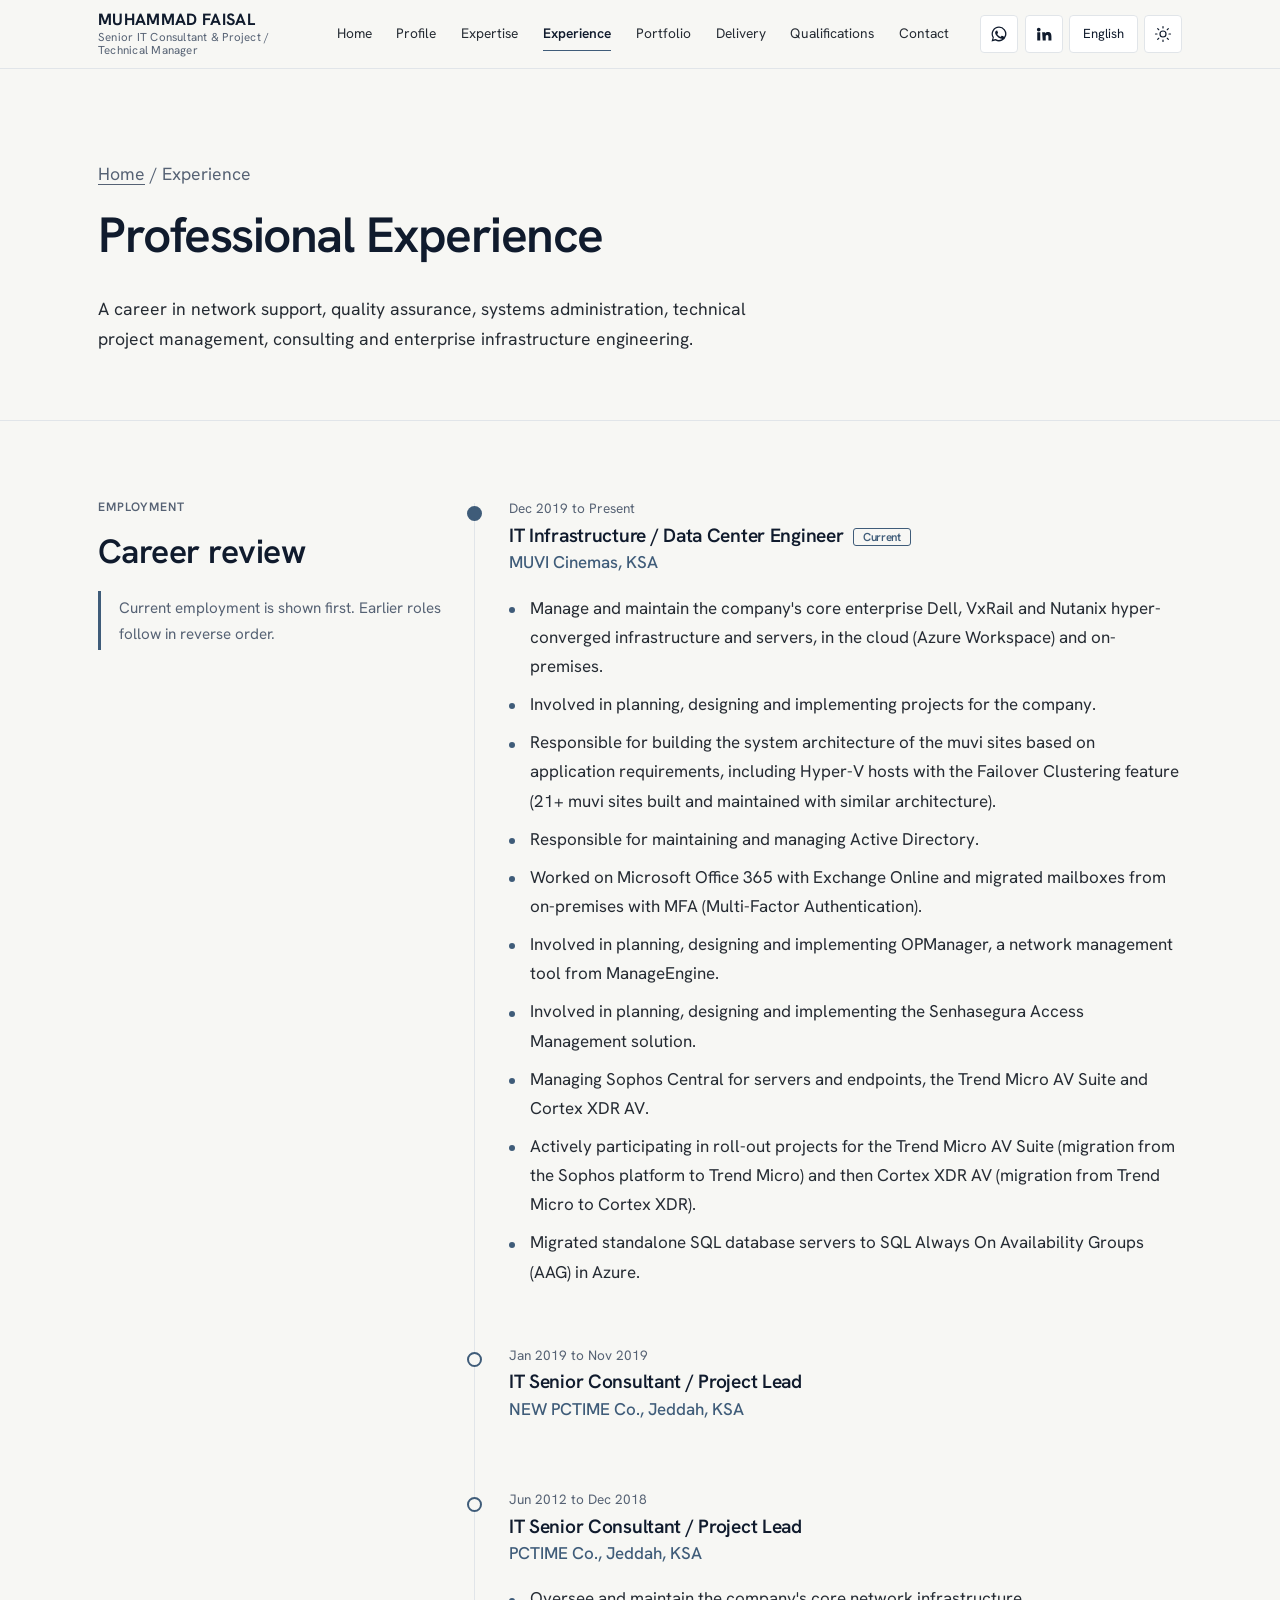
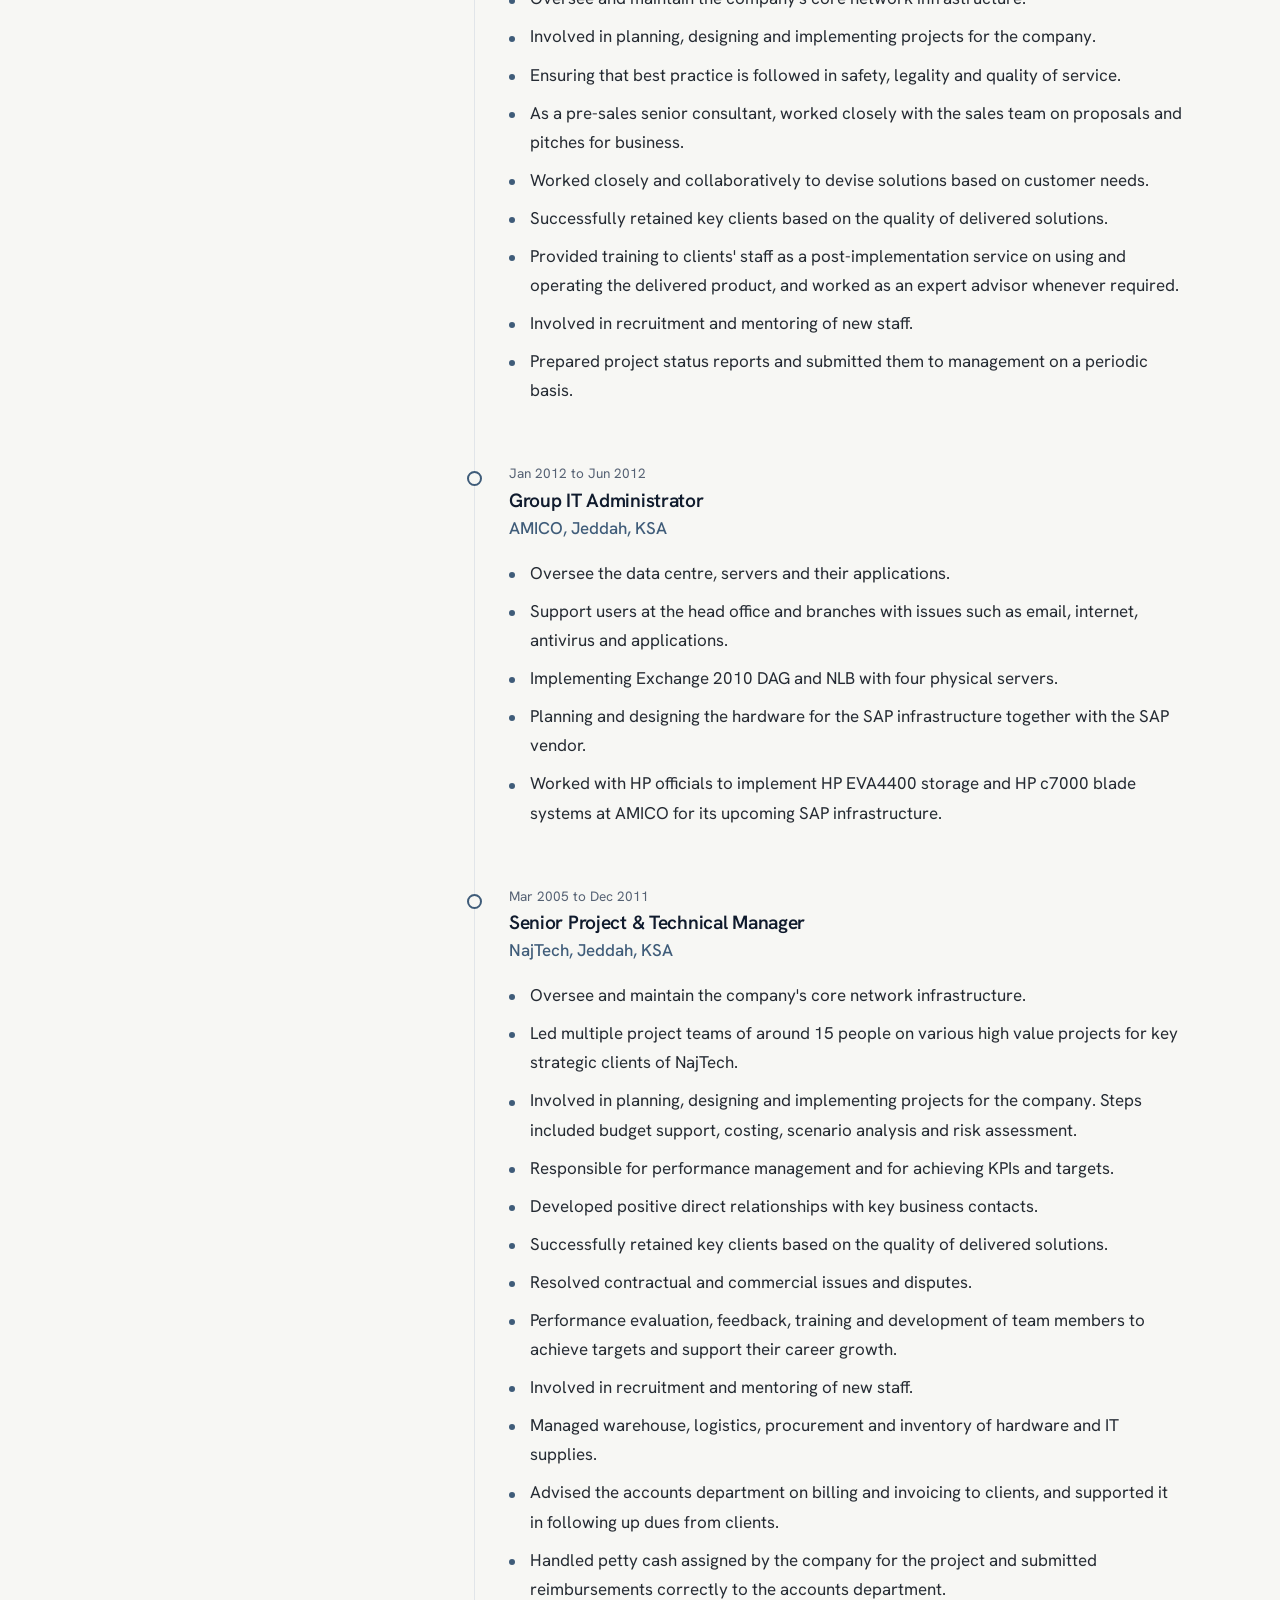
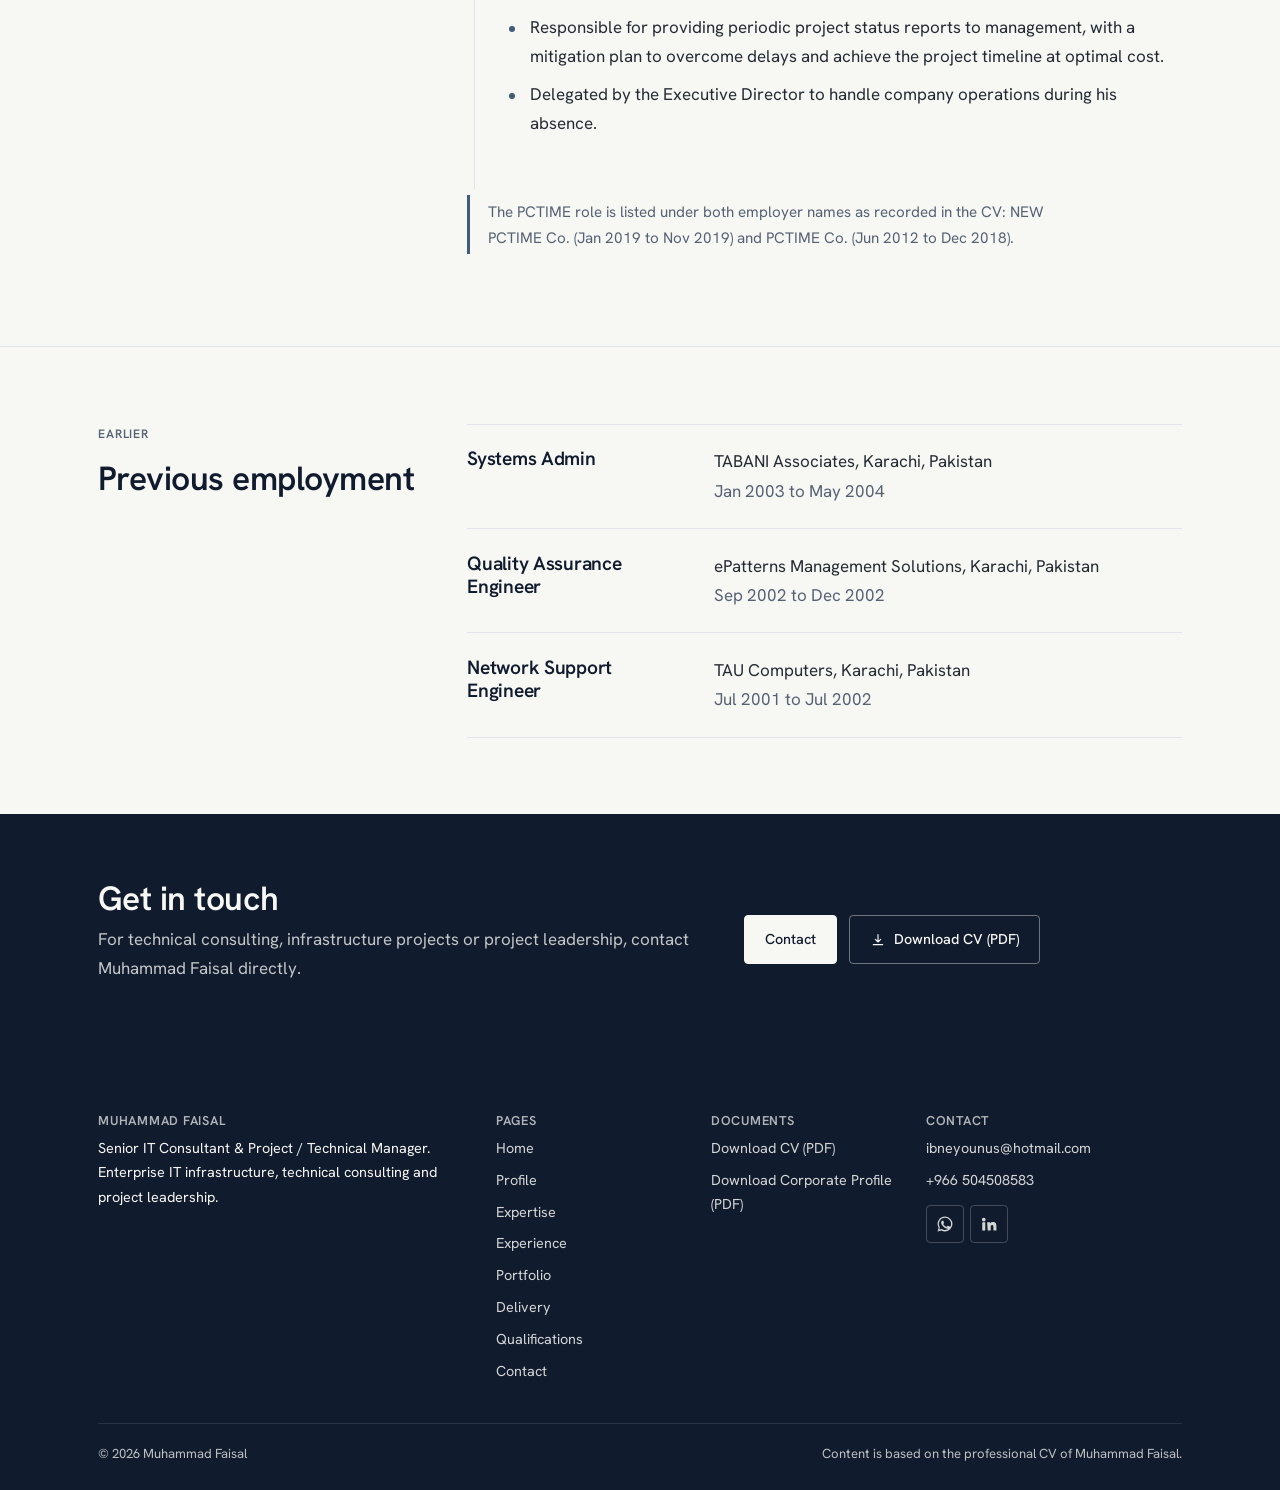
==== experience.html @ bbf6e43d "Add files via upload" ====
<!DOCTYPE html>
<html lang="en" dir="ltr" data-theme="light">
<head>
<meta charset="utf-8">
<meta name="viewport" content="width=device-width, initial-scale=1">
<title data-i18n="meta.xp.t">Professional Experience | Muhammad Faisal</title>
<meta name="description" content="Career history of Muhammad Faisal: MUVI Cinemas, PCTIME, AMICO, NajTech and earlier roles in systems administration, quality assurance and network support." data-i18n-attr="content:meta.xp.d">
<meta name="author" content="Muhammad Faisal">
<meta name="theme-color" content="#101B2D">
<link rel="canonical" href="https://www.example.com/experience.html">
<meta property="og:type" content="website">
<meta property="og:title" content="Professional Experience | Muhammad Faisal">
<meta property="og:description" content="Career history of Muhammad Faisal: MUVI Cinemas, PCTIME, AMICO, NajTech and earlier roles in systems administration, quality assurance and network support.">
<meta property="og:url" content="https://www.example.com/experience.html">
<meta property="og:image" content="https://www.example.com/assets/img/og-image.png">
<meta name="twitter:card" content="summary_large_image">
<link rel="icon" href="assets/img/favicon.svg" type="image/svg+xml">
<link rel="preconnect" href="https://fonts.googleapis.com"><link rel="preconnect" href="https://fonts.gstatic.com" crossorigin>
<link rel="stylesheet" href="https://fonts.googleapis.com/css2?family=Hanken+Grotesk:wght@400;500;600;700&display=swap">
<link rel="stylesheet" href="css/style.css">
<script>(function(){try{var t=localStorage.getItem("theme");if(!t){t=matchMedia("(prefers-color-scheme: dark)").matches?"dark":"light"}document.documentElement.setAttribute("data-theme",t)}catch(e){}})();</script>
</head>
<body>
<a class="skip" href="#main" data-i18n="a11y.skip">Skip to main content</a>
<header class="site-header"><div class="wrap bar">
<a class="brand" href="index.html" aria-label="Muhammad Faisal, home"><b>MUHAMMAD FAISAL</b><span data-i18n="brand.sub">Senior IT Consultant &amp; Project / Technical Manager</span></a>
<nav class="nav" id="nav" data-i18n-attr="aria-label:a11y.nav" aria-label="Primary navigation"><a href="index.html" data-i18n="nav.home">Home</a><a href="profile.html" data-i18n="nav.profile">Profile</a><a href="expertise.html" data-i18n="nav.expertise">Expertise</a><a href="experience.html" aria-current="page" data-i18n="nav.experience">Experience</a><a href="portfolio.html" data-i18n="nav.portfolio">Portfolio</a><a href="leadership.html" data-i18n="nav.leadership">Delivery</a><a href="qualifications.html" data-i18n="nav.qualifications">Qualifications</a><a href="contact.html" data-i18n="nav.contact">Contact</a></nav>
<div class="tools">
<div class="socials head"><a class="ibtn" href="https://wa.me/966504508583?text=Hello%20Muhammad%2C%20I%20found%20your%20website." data-link="whatsapp" target="_blank" rel="noopener" data-i18n-attr="aria-label:a11y.wa" aria-label="Chat on WhatsApp"><svg class="fill" viewBox="0 0 24 24" aria-hidden="true"><path d="M12.04 2a9.9 9.9 0 0 0-8.5 14.9L2 22l5.25-1.4A9.9 9.9 0 1 0 12.04 2zm0 1.8a8.1 8.1 0 1 1-4.3 15l-.3-.2-3.1.8.85-3-.2-.32A8.1 8.1 0 0 1 12.04 3.8zM8.6 7.6c-.2 0-.5.1-.75.4-.25.3-1 1-1 2.4s1.05 2.8 1.2 3c.15.2 2.05 3.2 5 4.35 2.45.95 2.95.75 3.5.7.55-.05 1.75-.7 2-1.4.25-.7.25-1.3.17-1.4-.07-.12-.27-.2-.57-.35s-1.75-.87-2.02-.97c-.27-.1-.47-.15-.67.15-.2.3-.77.97-.94 1.17-.17.2-.35.22-.65.07-.3-.15-1.25-.46-2.4-1.47-.9-.8-1.5-1.77-1.67-2.07-.17-.3-.02-.46.13-.6.13-.13.3-.35.45-.52.15-.17.2-.3.3-.5.1-.2.05-.37-.02-.52-.07-.15-.67-1.65-.92-2.25-.24-.58-.5-.5-.67-.5z"/></svg></a><a class="ibtn" href="#" data-link="linkedin" target="_blank" rel="noopener" hidden data-i18n-attr="aria-label:a11y.in" aria-label="LinkedIn profile"><svg class="fill" viewBox="0 0 24 24" aria-hidden="true"><path d="M4.98 3.5a2.5 2.5 0 1 1 0 5 2.5 2.5 0 0 1 0-5zM3 9.75h4v11H3zM9.5 9.75h3.8v1.5h.05c.53-1 1.83-1.85 3.77-1.85 4 0 4.78 2.55 4.78 5.9v5.45h-4v-4.85c0-1.16-.02-2.65-1.7-2.65s-1.9 1.27-1.9 2.57v4.93h-4z"/></svg></a></div>
<div class="lang"><label class="sr-only" for="lang" data-i18n="a11y.lang">Language</label><select id="lang" name="lang"><option value="en">English</option><option value="ar">العربية</option><option value="ur">اردو</option><option value="fa">فارسی</option><option value="zh">中文</option><option value="ja">日本語</option><option value="ko">한국어</option></select></div>
<button class="ibtn theme" type="button" id="theme" data-i18n-attr="aria-label:a11y.theme" aria-label="Switch between light and dark mode"><svg class="sun" viewBox="0 0 24 24" aria-hidden="true"><circle cx="12" cy="12" r="4"/><path d="M12 2v2M12 20v2M4.9 4.9l1.4 1.4M17.7 17.7l1.4 1.4M2 12h2M20 12h2M4.9 19.1l1.4-1.4M17.7 6.3l1.4-1.4"/></svg><svg class="moon" viewBox="0 0 24 24" aria-hidden="true"><path d="M21 12.8A9 9 0 1 1 11.2 3a7 7 0 0 0 9.8 9.8z"/></svg></button>
<button class="ibtn menu-btn" type="button" id="menu" aria-controls="nav" aria-expanded="false" data-i18n-attr="aria-label:a11y.menu" aria-label="Open or close menu"><svg viewBox="0 0 24 24" aria-hidden="true"><path d="M4 7h16M4 12h16M4 17h16"/></svg></button>
</div></div></header>
<main id="main">
<div class="page-head"><div class="wrap">
<p class="crumb"><a href="index.html" data-i18n="nav.home">Home</a> / <span data-i18n="nav.experience">Experience</span></p>
<h1 data-i18n="xp.h">Professional Experience</h1>
<p class="lead" data-i18n="xp.p">A career in network support, quality assurance, systems administration, technical project management, consulting and enterprise infrastructure engineering.</p>
</div></div>
<section><div class="wrap grid">
<div class="side"><p class="label" data-i18n="xp.l">Employment</p><h2 data-i18n="xp.h2">Career review</h2>
<p class="note" data-i18n="xp.n">Current employment is shown first. Earlier roles follow in reverse order.</p></div>
<div class="main"><ol class="timeline" style="list-style:none"><li class="tl-item current"><time><span data-i18n="dt.muvi">Dec 2019 to Present</span></time><h3><span data-i18n="role.muvi">IT Infrastructure / Data Center Engineer</span><span class="status" data-i18n="exp.current">Current</span></h3><p class="org">MUVI Cinemas, KSA</p><ul class="dots"><li data-i18n="b.m1">Manage and maintain the company's core enterprise Dell, VxRail and Nutanix hyper-converged infrastructure and servers, in the cloud (Azure Workspace) and on-premises.</li><li data-i18n="b.m2">Involved in planning, designing and implementing projects for the company.</li><li data-i18n="b.m3">Responsible for building the system architecture of the muvi sites based on application requirements, including Hyper-V hosts with the Failover Clustering feature (21+ muvi sites built and maintained with similar architecture).</li><li data-i18n="b.m4">Responsible for maintaining and managing Active Directory.</li><li data-i18n="b.m5">Worked on Microsoft Office 365 with Exchange Online and migrated mailboxes from on-premises with MFA (Multi-Factor Authentication).</li><li data-i18n="b.m6">Involved in planning, designing and implementing OPManager, a network management tool from ManageEngine.</li><li data-i18n="b.m7">Involved in planning, designing and implementing the Senhasegura Access Management solution.</li><li data-i18n="b.m8">Managing Sophos Central for servers and endpoints, the Trend Micro AV Suite and Cortex XDR AV.</li><li data-i18n="b.m9">Actively participating in roll-out projects for the Trend Micro AV Suite (migration from the Sophos platform to Trend Micro) and then Cortex XDR AV (migration from Trend Micro to Cortex XDR).</li><li data-i18n="b.m10">Migrated standalone SQL database servers to SQL Always On Availability Groups (AAG) in Azure.</li></ul></li><li class="tl-item "><time><span data-i18n="dt.npct">Jan 2019 to Nov 2019</span></time><h3><span data-i18n="role.pct">IT Senior Consultant / Project Lead</span></h3><p class="org">NEW PCTIME Co., Jeddah, KSA</p></li><li class="tl-item "><time><span data-i18n="dt.pct">Jun 2012 to Dec 2018</span></time><h3><span data-i18n="role.pct">IT Senior Consultant / Project Lead</span></h3><p class="org">PCTIME Co., Jeddah, KSA</p><ul class="dots"><li data-i18n="b.p1">Oversee and maintain the company's core network infrastructure.</li><li data-i18n="b.m2">Involved in planning, designing and implementing projects for the company.</li><li data-i18n="b.p3">Ensuring that best practice is followed in safety, legality and quality of service.</li><li data-i18n="b.p4">As a pre-sales senior consultant, worked closely with the sales team on proposals and pitches for business.</li><li data-i18n="b.p5">Worked closely and collaboratively to devise solutions based on customer needs.</li><li data-i18n="b.p6">Successfully retained key clients based on the quality of delivered solutions.</li><li data-i18n="b.p7">Provided training to clients' staff as a post-implementation service on using and operating the delivered product, and worked as an expert advisor whenever required.</li><li data-i18n="b.p8">Involved in recruitment and mentoring of new staff.</li><li data-i18n="b.p9">Prepared project status reports and submitted them to management on a periodic basis.</li></ul></li><li class="tl-item "><time><span data-i18n="dt.amico">Jan 2012 to Jun 2012</span></time><h3><span data-i18n="role.amico">Group IT Administrator</span></h3><p class="org">AMICO, Jeddah, KSA</p><ul class="dots"><li data-i18n="b.a1">Oversee the data centre, servers and their applications.</li><li data-i18n="b.a2">Support users at the head office and branches with issues such as email, internet, antivirus and applications.</li><li data-i18n="b.a3">Implementing Exchange 2010 DAG and NLB with four physical servers.</li><li data-i18n="b.a4">Planning and designing the hardware for the SAP infrastructure together with the SAP vendor.</li><li data-i18n="b.a5">Worked with HP officials to implement HP EVA4400 storage and HP c7000 blade systems at AMICO for its upcoming SAP infrastructure.</li></ul></li><li class="tl-item "><time><span data-i18n="dt.naj">Mar 2005 to Dec 2011</span></time><h3><span data-i18n="role.naj">Senior Project &amp; Technical Manager</span></h3><p class="org">NajTech, Jeddah, KSA</p><ul class="dots"><li data-i18n="b.p1">Oversee and maintain the company's core network infrastructure.</li><li data-i18n="b.n2">Led multiple project teams of around 15 people on various high value projects for key strategic clients of NajTech.</li><li data-i18n="b.n3">Involved in planning, designing and implementing projects for the company. Steps included budget support, costing, scenario analysis and risk assessment.</li><li data-i18n="b.n4">Responsible for performance management and for achieving KPIs and targets.</li><li data-i18n="b.n5">Developed positive direct relationships with key business contacts.</li><li data-i18n="b.p6">Successfully retained key clients based on the quality of delivered solutions.</li><li data-i18n="b.n7">Resolved contractual and commercial issues and disputes.</li><li data-i18n="b.n8">Performance evaluation, feedback, training and development of team members to achieve targets and support their career growth.</li><li data-i18n="b.p8">Involved in recruitment and mentoring of new staff.</li><li data-i18n="b.n10">Managed warehouse, logistics, procurement and inventory of hardware and IT supplies.</li><li data-i18n="b.n11">Advised the accounts department on billing and invoicing to clients, and supported it in following up dues from clients.</li><li data-i18n="b.n12">Handled petty cash assigned by the company for the project and submitted reimbursements correctly to the accounts department.</li><li data-i18n="b.n13">Responsible for providing periodic project status reports to management, with a mitigation plan to overcome delays and achieve the project timeline at optimal cost.</li><li data-i18n="b.n14">Delegated by the Executive Director to handle company operations during his absence.</li></ul></li></ol>
<p class="note" data-i18n="xp.pct">The PCTIME role is listed under both employer names as recorded in the CV: NEW PCTIME Co. (Jan 2019 to Nov 2019) and PCTIME Co. (Jun 2012 to Dec 2018).</p>
</div></div></section>
<section class="rule"><div class="wrap grid">
<div class="side"><p class="label" data-i18n="xp.pv.l">Earlier</p><h2 data-i18n="xp.pv.h">Previous employment</h2></div>
<div class="main"><ul class="rows"><li><div class="k"><h3 data-i18n="role.tabani">Systems Admin</h3></div><div class="v"><p style="margin:0">TABANI Associates, Karachi, Pakistan</p><p style="margin:0;color:var(--muted)"><span data-i18n="dt.tabani">Jan 2003 to May 2004</span></p></div></li><li><div class="k"><h3 data-i18n="role.epat">Quality Assurance Engineer</h3></div><div class="v"><p style="margin:0">ePatterns Management Solutions, Karachi, Pakistan</p><p style="margin:0;color:var(--muted)"><span data-i18n="dt.epat">Sep 2002 to Dec 2002</span></p></div></li><li><div class="k"><h3 data-i18n="role.tau">Network Support Engineer</h3></div><div class="v"><p style="margin:0">TAU Computers, Karachi, Pakistan</p><p style="margin:0;color:var(--muted)"><span data-i18n="dt.tau">Jul 2001 to Jul 2002</span></p></div></li></ul></div></div></section><section class="cta"><div class="wrap grid cta-grid">
<div class="cta-l"><h2 data-i18n="cta.h">Get in touch</h2><p data-i18n="cta.p">For technical consulting, infrastructure projects or project leadership, contact Muhammad Faisal directly.</p></div>
<div class="btns cta-r"><a class="btn" href="contact.html" data-i18n="cta.btn">Contact</a>
<a class="btn alt" href="assets/downloads/Muhammad_Faisal_CV.pdf" download data-link="cv"><svg viewBox="0 0 24 24" aria-hidden="true"><path d="M12 4v11m0 0-4-4m4 4 4-4M5 19h14"/></svg><span data-i18n="dl.cv">Download CV (PDF)</span></a></div>
</div></section>
</main>
<footer class="site-footer"><div class="wrap">
<div class="foot-grid">
<div><h4>Muhammad Faisal</h4><p data-i18n="foot.blurb">Senior IT Consultant &amp; Project / Technical Manager. Enterprise IT infrastructure, technical consulting and project leadership.</p></div>
<div><h4 data-i18n="foot.pages">Pages</h4><ul><li><a href="index.html" data-i18n="nav.home">Home</a></li><li><a href="profile.html" data-i18n="nav.profile">Profile</a></li><li><a href="expertise.html" data-i18n="nav.expertise">Expertise</a></li><li><a href="experience.html" data-i18n="nav.experience">Experience</a></li><li><a href="portfolio.html" data-i18n="nav.portfolio">Portfolio</a></li><li><a href="leadership.html" data-i18n="nav.leadership">Delivery</a></li><li><a href="qualifications.html" data-i18n="nav.qualifications">Qualifications</a></li><li><a href="contact.html" data-i18n="nav.contact">Contact</a></li></ul></div>
<div><h4 data-i18n="foot.docs">Documents</h4><ul>
<li><a href="assets/downloads/Muhammad_Faisal_CV.pdf" download data-link="cv" data-i18n="dl.cv">Download CV (PDF)</a></li>
<li><a href="assets/downloads/Muhammad_Faisal_Corporate_Profile.pdf" download data-link="profile" data-i18n="dl.profile">Download Corporate Profile (PDF)</a></li></ul></div>
<div><h4 data-i18n="foot.contact">Contact</h4><ul>
<li><a href="mailto:ibneyounus@hotmail.com" data-link="email">ibneyounus@hotmail.com</a></li>
<li><a href="tel:+966504508583" data-link="phone" dir="ltr">+966 504508583</a></li></ul>
<div style="margin-top:.8rem"><div class="socials "><a class="ibtn" href="https://wa.me/966504508583?text=Hello%20Muhammad%2C%20I%20found%20your%20website." data-link="whatsapp" target="_blank" rel="noopener" data-i18n-attr="aria-label:a11y.wa" aria-label="Chat on WhatsApp"><svg class="fill" viewBox="0 0 24 24" aria-hidden="true"><path d="M12.04 2a9.9 9.9 0 0 0-8.5 14.9L2 22l5.25-1.4A9.9 9.9 0 1 0 12.04 2zm0 1.8a8.1 8.1 0 1 1-4.3 15l-.3-.2-3.1.8.85-3-.2-.32A8.1 8.1 0 0 1 12.04 3.8zM8.6 7.6c-.2 0-.5.1-.75.4-.25.3-1 1-1 2.4s1.05 2.8 1.2 3c.15.2 2.05 3.2 5 4.35 2.45.95 2.95.75 3.5.7.55-.05 1.75-.7 2-1.4.25-.7.25-1.3.17-1.4-.07-.12-.27-.2-.57-.35s-1.75-.87-2.02-.97c-.27-.1-.47-.15-.67.15-.2.3-.77.97-.94 1.17-.17.2-.35.22-.65.07-.3-.15-1.25-.46-2.4-1.47-.9-.8-1.5-1.77-1.67-2.07-.17-.3-.02-.46.13-.6.13-.13.3-.35.45-.52.15-.17.2-.3.3-.5.1-.2.05-.37-.02-.52-.07-.15-.67-1.65-.92-2.25-.24-.58-.5-.5-.67-.5z"/></svg></a><a class="ibtn" href="#" data-link="linkedin" target="_blank" rel="noopener" hidden data-i18n-attr="aria-label:a11y.in" aria-label="LinkedIn profile"><svg class="fill" viewBox="0 0 24 24" aria-hidden="true"><path d="M4.98 3.5a2.5 2.5 0 1 1 0 5 2.5 2.5 0 0 1 0-5zM3 9.75h4v11H3zM9.5 9.75h3.8v1.5h.05c.53-1 1.83-1.85 3.77-1.85 4 0 4.78 2.55 4.78 5.9v5.45h-4v-4.85c0-1.16-.02-2.65-1.7-2.65s-1.9 1.27-1.9 2.57v4.93h-4z"/></svg></a></div></div></div>
</div>
<div class="legal"><span>&copy; 2026 Muhammad Faisal</span><span data-i18n="foot.legal">Content is based on the professional CV of Muhammad Faisal.</span></div>
</div></footer>
<script src="js/config.js"></script>
<script src="js/site.js"></script>
</body>
</html>
---- css/style.css ----
/* ==========================================================================
   Muhammad Faisal Portfolio: shared stylesheet
   Edit colours in the :root blocks below. Everything else follows from them.
   ========================================================================== */
:root{
  --bg:#F7F7F4; --surface:#FFFFFF; --ink:#101B2D; --text:#252B33; --muted:#566274;
  --accent:#3F5C79; --accent-soft:#E7EDF3; --line:#E1E5E9; --inverse-bg:#101B2D; --inverse-text:#F7F7F4;
  --focus:#2F5D8C;
  --font:"Hanken Grotesk","Segoe UI",system-ui,-apple-system,"Helvetica Neue",Arial,sans-serif;
  --maxw:1180px; --gut:clamp(1.25rem,4vw,3rem);
  --t:.35s ease;
}
:root[data-theme="dark"]{
  --bg:#0B1326; --surface:#131B2E; --ink:#E6ECF8; --text:#C9D3E3; --muted:#9AA9BD;
  --accent:#8FB4DA; --accent-soft:#1B2740; --line:#26324A; --inverse-bg:#060E20; --inverse-text:#E6ECF8;
  --focus:#8FB4DA;
}
/* Language specific type stacks */
:root[lang="ar"],:root[lang="fa"]{--font:"Noto Naskh Arabic","Segoe UI",Tahoma,"Geeza Pro",Arial,sans-serif}
:root[lang="ur"]{--font:"Noto Nastaliq Urdu","Jameel Noori Nastaleeq","Segoe UI",Tahoma,Arial,sans-serif}
:root[lang="zh"]{--font:"PingFang SC","Microsoft YaHei","Noto Sans SC",sans-serif}
:root[lang="ja"]{--font:"Hiragino Sans","Yu Gothic","Meiryo","Noto Sans JP",sans-serif}
:root[lang="ko"]{--font:"Apple SD Gothic Neo","Malgun Gothic","Noto Sans KR",sans-serif}
:root[lang="ur"] body{line-height:2.1}
:root[lang="ur"] h1,:root[lang="ur"] h2,:root[lang="ur"] h3{line-height:1.9}

*,*::before,*::after{box-sizing:border-box}
html{scroll-behavior:smooth;-webkit-text-size-adjust:100%;scroll-padding-top:90px}
body{margin:0;background:var(--bg);color:var(--text);font-family:var(--font);font-size:clamp(15px,.35vw + 14px,17px);line-height:1.72;
  transition:background-color var(--t),color var(--t);-webkit-font-smoothing:antialiased}
img,svg{max-width:100%;display:block}
a{color:var(--accent);text-underline-offset:4px;text-decoration-thickness:1px;transition:color .2s}
a:hover{color:var(--ink)}
h1,h2,h3,h4{color:var(--ink);font-weight:600;line-height:1.2;margin:0 0 .6em;letter-spacing:-.015em;transition:color var(--t)}
h1{font-size:clamp(2rem,1.2rem + 3vw,3.1rem);letter-spacing:-.03em}
h2{font-size:clamp(1.5rem,1.1rem + 1.4vw,2.1rem)}
h3{font-size:1.2rem;font-weight:600}
h4{font-size:1rem;font-weight:600}
p{margin:0 0 1em;max-width:68ch}
ul{margin:0;padding:0;list-style:none}
:focus-visible{outline:2px solid var(--focus);outline-offset:3px;border-radius:2px}
.skip{position:absolute;inset-inline-start:1rem;top:-4rem;background:var(--ink);color:var(--bg);padding:.6rem 1rem;z-index:200;border-radius:4px}
.skip:focus{top:1rem}
.wrap{max-width:var(--maxw);margin-inline:auto;padding-inline:var(--gut)}
.sr-only{position:absolute;width:1px;height:1px;overflow:hidden;clip:rect(0 0 0 0);white-space:nowrap}

/* ---------- Header ---------- */
.site-header{position:sticky;top:0;z-index:100;background:color-mix(in srgb,var(--bg) 94%,transparent);backdrop-filter:saturate(1.2) blur(8px);
  border-bottom:1px solid var(--line);transition:background-color var(--t),border-color var(--t)}
.bar{display:flex;align-items:center;gap:1.25rem;min-height:68px}
.brand{display:flex;flex-direction:column;text-decoration:none;color:var(--ink);line-height:1.15;margin-inline-end:auto}
.brand b{font-weight:700;font-size:1.02rem;letter-spacing:.02em}
.brand span{font-size:.72rem;color:var(--muted);letter-spacing:.02em}
.nav{display:flex;gap:.15rem;align-items:center}
.nav a{padding:.5rem .7rem;font-size:.86rem;text-decoration:none;color:var(--text);position:relative;white-space:nowrap}
.nav a::after{content:"";position:absolute;inset-inline:.7rem;bottom:.2rem;height:1px;background:var(--accent);transform:scaleX(0);transform-origin:left;transition:transform .25s}
.nav a:hover::after,.nav a[aria-current="page"]::after{transform:scaleX(1)}
.nav a[aria-current="page"]{color:var(--ink);font-weight:600}
.tools{display:flex;gap:.4rem;align-items:center}
.ibtn{display:inline-flex;align-items:center;justify-content:center;width:38px;height:38px;border:1px solid var(--line);background:var(--surface);color:var(--ink);
  border-radius:4px;cursor:pointer;transition:background-color .25s,color .25s,border-color .25s,transform .25s;text-decoration:none}
.ibtn:hover{background:var(--ink);color:var(--bg);border-color:var(--ink);transform:translateY(-2px)}
.ibtn svg{width:18px;height:18px;fill:none;stroke:currentColor;stroke-width:1.6;stroke-linecap:round;stroke-linejoin:round}
.ibtn svg.fill{fill:currentColor;stroke:none}
.theme .moon{display:none}
:root[data-theme="dark"] .theme .sun{display:none}
:root[data-theme="dark"] .theme .moon{display:block}
.lang select{appearance:none;height:38px;padding:0 .8rem;border:1px solid var(--line);background:var(--surface);color:var(--ink);border-radius:4px;font:inherit;font-size:.82rem;cursor:pointer}
.lang select:hover{border-color:var(--accent)}
.menu-btn{display:none}
.socials{display:flex;gap:.4rem}
[hidden]{display:none!important}

@media (max-width:1180px){
  .menu-btn{display:inline-flex}
  .socials.head{display:none}
  .nav{position:absolute;inset-inline:0;top:100%;background:var(--bg);flex-direction:column;align-items:stretch;padding:.5rem var(--gut) 1.25rem;border-bottom:1px solid var(--line);display:none;max-height:calc(100vh - 70px);overflow:auto}
  .nav.open{display:flex}
  .nav a{padding:.85rem 0;border-bottom:1px solid var(--line);font-size:1rem}
  .nav a::after{display:none}
}

/* ---------- Layout blocks ---------- */
section{padding-block:clamp(3rem,6vw,5.5rem)}
.rule{border-top:1px solid var(--line)}
.grid{display:grid;grid-template-columns:repeat(12,1fr);gap:1.5rem}
.side{grid-column:1/span 4}
.main{grid-column:5/span 8}
@media (max-width:860px){.side,.main{grid-column:1/-1}.grid{gap:1rem}}
.label{font-size:.76rem;letter-spacing:.07em;text-transform:uppercase;color:var(--muted);font-weight:600;margin-bottom:.8rem}
:root[lang="ar"] .label,:root[lang="fa"] .label,:root[lang="ur"] .label,:root[lang="zh"] .label,:root[lang="ja"] .label,:root[lang="ko"] .label{letter-spacing:0;text-transform:none}
.lead{font-size:clamp(1.05rem,.9rem + .5vw,1.25rem);line-height:1.7;color:var(--text)}

.page-head{padding-block:clamp(3rem,7vw,6rem) clamp(2rem,4vw,3rem);border-bottom:1px solid var(--line)}
.page-head p{font-size:1.1rem}
.crumb{font-size:.82rem;color:var(--muted);margin-bottom:1rem}
.crumb a{color:var(--muted)}

/* Hero (home) */
.hero{padding-block:clamp(3rem,8vw,7rem) clamp(3rem,6vw,5rem)}
.hero .grid{align-items:end}
.hero-copy{grid-column:1/span 7}
.hero-aside{grid-column:9/span 4}
@media (max-width:980px){.hero-copy,.hero-aside{grid-column:1/-1}}
.role{font-size:clamp(1.1rem,.9rem + .8vw,1.5rem);color:var(--accent);font-weight:500;margin-bottom:1.2rem}
.btns{display:flex;flex-wrap:wrap;gap:.7rem;margin-top:1.8rem}
.btn{display:inline-flex;align-items:center;gap:.5rem;padding:.7rem 1.25rem;border-radius:4px;font-size:.9rem;font-weight:500;text-decoration:none;border:1px solid var(--ink);
  background:var(--ink);color:var(--bg);transition:background-color .25s,color .25s,border-color .25s,transform .25s;cursor:pointer;font-family:inherit}
.btn:hover{background:var(--accent);border-color:var(--accent);color:#fff;transform:translateY(-2px)}
.btn.alt{background:var(--surface);color:var(--ink);border-color:var(--line)}
.btn.alt:hover{border-color:var(--accent);color:var(--accent);background:var(--surface)}
.btn svg{width:16px;height:16px;fill:none;stroke:currentColor;stroke-width:1.7;stroke-linecap:round;stroke-linejoin:round}
:root[data-theme="dark"] .btn{background:var(--accent);border-color:var(--accent);color:#0B1326}
:root[data-theme="dark"] .btn:hover{background:var(--ink);border-color:var(--ink);color:#0B1326}
:root[data-theme="dark"] .btn.alt{background:var(--surface);color:var(--ink);border-color:var(--line)}

.ledger{border-top:2px solid var(--ink);margin:0}
.ledger div{padding:.9rem 0;border-bottom:1px solid var(--line)}
.ledger dt{font-size:.78rem;color:var(--muted);margin:0}
.ledger dd{margin:0;font-weight:600;color:var(--ink)}
.big{font-size:clamp(2.6rem,2rem + 3vw,4.2rem);line-height:1;font-weight:600;color:var(--ink);letter-spacing:-.04em}

/* Decorative rack elevation, drawn in CSS */
.rack{margin-top:2.5rem;display:grid;gap:3px;max-width:230px;opacity:.9}
.rack i{display:block;height:9px;border:1px solid var(--line);background:var(--surface);position:relative}
.rack i::after{content:"";position:absolute;inset-inline-end:6px;top:2px;width:4px;height:3px;background:var(--accent);opacity:.8}
.rack i:nth-child(3n){height:15px}
.rack i:nth-child(5n)::after{background:var(--ink)}

/* Lists */
.rows>li,.rows>div{padding:1.4rem 0;border-top:1px solid var(--line);display:grid;grid-template-columns:repeat(12,1fr);gap:1.5rem}
.rows>li:last-child,.rows>div:last-child{border-bottom:1px solid var(--line)}
.rows .k{grid-column:1/span 4}
.rows .v{grid-column:5/span 8}
.rows .k h3{margin:0}
.rows .v p:last-child{margin-bottom:0}
@media (max-width:860px){.rows .k,.rows .v{grid-column:1/-1}.rows>li,.rows>div{gap:.4rem}}
.dots li{position:relative;padding-inline-start:1.3rem;margin-bottom:.55rem;max-width:72ch}
.dots li::before{content:"";position:absolute;inset-inline-start:0;top:.78em;width:6px;height:6px;background:var(--accent);border-radius:50%}
.tags{display:flex;flex-wrap:wrap;gap:.45rem;margin-top:.9rem}
.tags li{font-size:.78rem;padding:.2rem .65rem;border:1px solid var(--line);border-radius:3px;color:var(--muted);background:var(--surface);transition:border-color .2s,color .2s}
.tags li:hover{border-color:var(--accent);color:var(--accent)}
.note{border-inline-start:3px solid var(--accent);padding:.2rem 0 .2rem 1.1rem;color:var(--muted);font-size:.95rem;max-width:70ch}

/* Timeline */
.timeline{position:relative;margin:0;padding:0}
.timeline::before{content:"";position:absolute;inset-inline-start:7px;top:6px;bottom:6px;width:1px;background:var(--line)}
.tl-item{position:relative;padding-inline-start:2.6rem;padding-bottom:3rem}
.tl-item::before{content:"";position:absolute;inset-inline-start:0;top:.55rem;width:15px;height:15px;border-radius:50%;background:var(--bg);border:2px solid var(--accent)}
.tl-item.current::before{background:var(--accent)}
.tl-item time{display:block;font-size:.85rem;color:var(--muted);margin-bottom:.2rem}
.tl-item h3{margin-bottom:.1rem}
.tl-item .org{color:var(--accent);font-weight:500;margin-bottom:1rem}
.status{display:inline-block;font-size:.72rem;border:1px solid var(--accent);color:var(--accent);padding:.05rem .55rem;border-radius:3px;margin-inline-start:.6rem;vertical-align:middle}

/* Expandable details */
details{border-top:1px solid var(--line);padding:1rem 0}
details:last-of-type{border-bottom:1px solid var(--line)}
summary{cursor:pointer;font-weight:600;color:var(--ink);list-style:none;display:flex;justify-content:space-between;gap:1rem;align-items:center}
summary::-webkit-details-marker{display:none}
summary::after{content:"+";font-size:1.4rem;color:var(--accent);line-height:1}
details[open] summary::after{content:"\2212"}
details>div{padding-top:.9rem}

/* Teasers and CTA */
.teasers{display:grid;grid-template-columns:repeat(auto-fit,minmax(240px,1fr));border-top:1px solid var(--line);border-inline-start:1px solid var(--line)}
.teasers a{display:block;padding:1.6rem;border-inline-end:1px solid var(--line);border-bottom:1px solid var(--line);text-decoration:none;color:var(--text);transition:background-color .3s}
.teasers a:hover{background:var(--surface)}
.teasers h3{transition:color .25s}
.teasers a:hover h3{color:var(--accent)}
.teasers p{font-size:.92rem;color:var(--muted);margin:0}
.cta{background:var(--inverse-bg);color:var(--inverse-text);padding-block:clamp(2.5rem,5vw,4rem)}
.cta h2{color:var(--inverse-text);margin-bottom:.4rem}
.cta p{color:color-mix(in srgb,var(--inverse-text) 78%,transparent)}
.cta .btn,:root[data-theme="dark"] .cta .btn{background:var(--inverse-text);color:#101B2D;border-color:var(--inverse-text)}
.cta .btn:hover,:root[data-theme="dark"] .cta .btn:hover{background:#fff;color:#101B2D;border-color:#fff}
.cta .btn.alt,:root[data-theme="dark"] .cta .btn.alt{background:transparent;color:var(--inverse-text);border-color:color-mix(in srgb,var(--inverse-text) 40%,transparent)}
.cta .btn.alt:hover,:root[data-theme="dark"] .cta .btn.alt:hover{border-color:#fff;color:#fff;background:transparent}

/* Tables */
table{width:100%;border-collapse:collapse;font-size:.95rem}
th{text-align:start;font-size:.76rem;letter-spacing:.06em;text-transform:uppercase;color:var(--muted);padding:.7rem .8rem .7rem 0;border-bottom:2px solid var(--ink);font-weight:600}
td{padding:.85rem .8rem .85rem 0;border-bottom:1px solid var(--line);vertical-align:top}
tbody tr:hover{background:var(--surface)}
.tscroll{overflow-x:auto}

/* Forms */
.form{display:grid;gap:1.1rem;max-width:620px}
.field label{display:block;font-size:.88rem;font-weight:600;color:var(--ink);margin-bottom:.35rem}
.field input,.field textarea{width:100%;padding:.75rem .9rem;border:1px solid var(--line);background:var(--surface);color:var(--ink);border-radius:4px;font:inherit;transition:border-color .2s}
.field input:hover,.field textarea:hover{border-color:var(--accent)}
.field textarea{min-height:150px;resize:vertical}
.hp{position:absolute;inset-inline-start:-9999px;height:0;overflow:hidden}
.status-msg{padding:.8rem 1rem;border:1px solid var(--line);border-inline-start:3px solid var(--accent);background:var(--surface);display:none}
.status-msg.show{display:block}

/* Footer */
.site-footer{background:var(--inverse-bg);color:var(--inverse-text);padding-block:3rem 1.5rem;font-size:.9rem}
.site-footer a{color:var(--inverse-text);opacity:.85;text-decoration:none}
.site-footer a:hover{opacity:1;text-decoration:underline;color:#fff}
.foot-grid{display:grid;grid-template-columns:2fr 1fr 1fr 1.4fr;gap:2rem}
@media (max-width:860px){.foot-grid{grid-template-columns:1fr 1fr}}
@media (max-width:520px){.foot-grid{grid-template-columns:1fr}}
.site-footer h4{color:var(--inverse-text);font-size:.8rem;letter-spacing:.06em;text-transform:uppercase;opacity:.7}
:root[lang="ar"] .site-footer h4,:root[lang="fa"] .site-footer h4,:root[lang="ur"] .site-footer h4,:root[lang="zh"] .site-footer h4,:root[lang="ja"] .site-footer h4,:root[lang="ko"] .site-footer h4{text-transform:none;letter-spacing:0}
.site-footer li{margin-bottom:.45rem}
.site-footer .ibtn{background:transparent;color:var(--inverse-text);border-color:rgba(255,255,255,.25)}
.site-footer .ibtn:hover{background:var(--inverse-text);color:#101B2D}
.legal{border-top:1px solid rgba(255,255,255,.14);margin-top:2rem;padding-top:1.2rem;display:flex;justify-content:space-between;flex-wrap:wrap;gap:.5rem;opacity:.75;font-size:.82rem}

/* One orchestrated page-load moment: the hero settles in once */
@keyframes rise{from{opacity:0;transform:translateY(14px)}to{opacity:1;transform:none}}
.hero-copy{animation:rise .8s ease both}
.hero-aside{animation:rise .8s .15s ease both}
@media (prefers-reduced-motion:reduce){*,*::before,*::after{animation:none!important;transition:none!important;scroll-behavior:auto!important}}
@media print{.site-header,.site-footer,.cta,.btns,.skip{display:none}body{background:#fff;color:#000}}

/* Smooth light/dark transformation: all colours glide for half a second after the toggle is pressed */
.theme-anim,.theme-anim *,.theme-anim *::before,.theme-anim *::after{transition:background-color .45s ease,color .45s ease,border-color .45s ease,fill .45s ease,stroke .45s ease!important}
/* Icon hover: colour shift and small lift */
.ibtn:hover svg{transform:scale(1.08)}
.ibtn svg{transition:transform .25s}
/* Right to left languages: mirror directional details */
:root[dir="rtl"] .nav a::after{transform-origin:right}
:root[dir="rtl"] .note{padding:.2rem 1.1rem .2rem 0}
:root[dir="rtl"] th,:root[dir="rtl"] td{padding:.85rem 0 .85rem .8rem}

/* Call to action layout */
.cta-grid{align-items:center}
.cta-l{grid-column:1/span 7}
.cta-r{grid-column:8/-1;margin:0;justify-content:flex-start}
@media (max-width:860px){.cta-l,.cta-r{grid-column:1/-1}.cta-r{margin-top:1rem}}
@media (max-width:520px){.brand span{display:none}}
/* Rack motif: clearer proportions */
.rack{max-width:100%;width:100%;gap:4px}
.rack i{height:14px}
.rack i:nth-child(3n){height:24px}
.rack i::after{width:6px;height:4px;top:4px;inset-inline-end:10px}
.rack i::before{content:"";position:absolute;inset-inline-start:10px;top:5px;width:34px;height:2px;background:var(--line)}
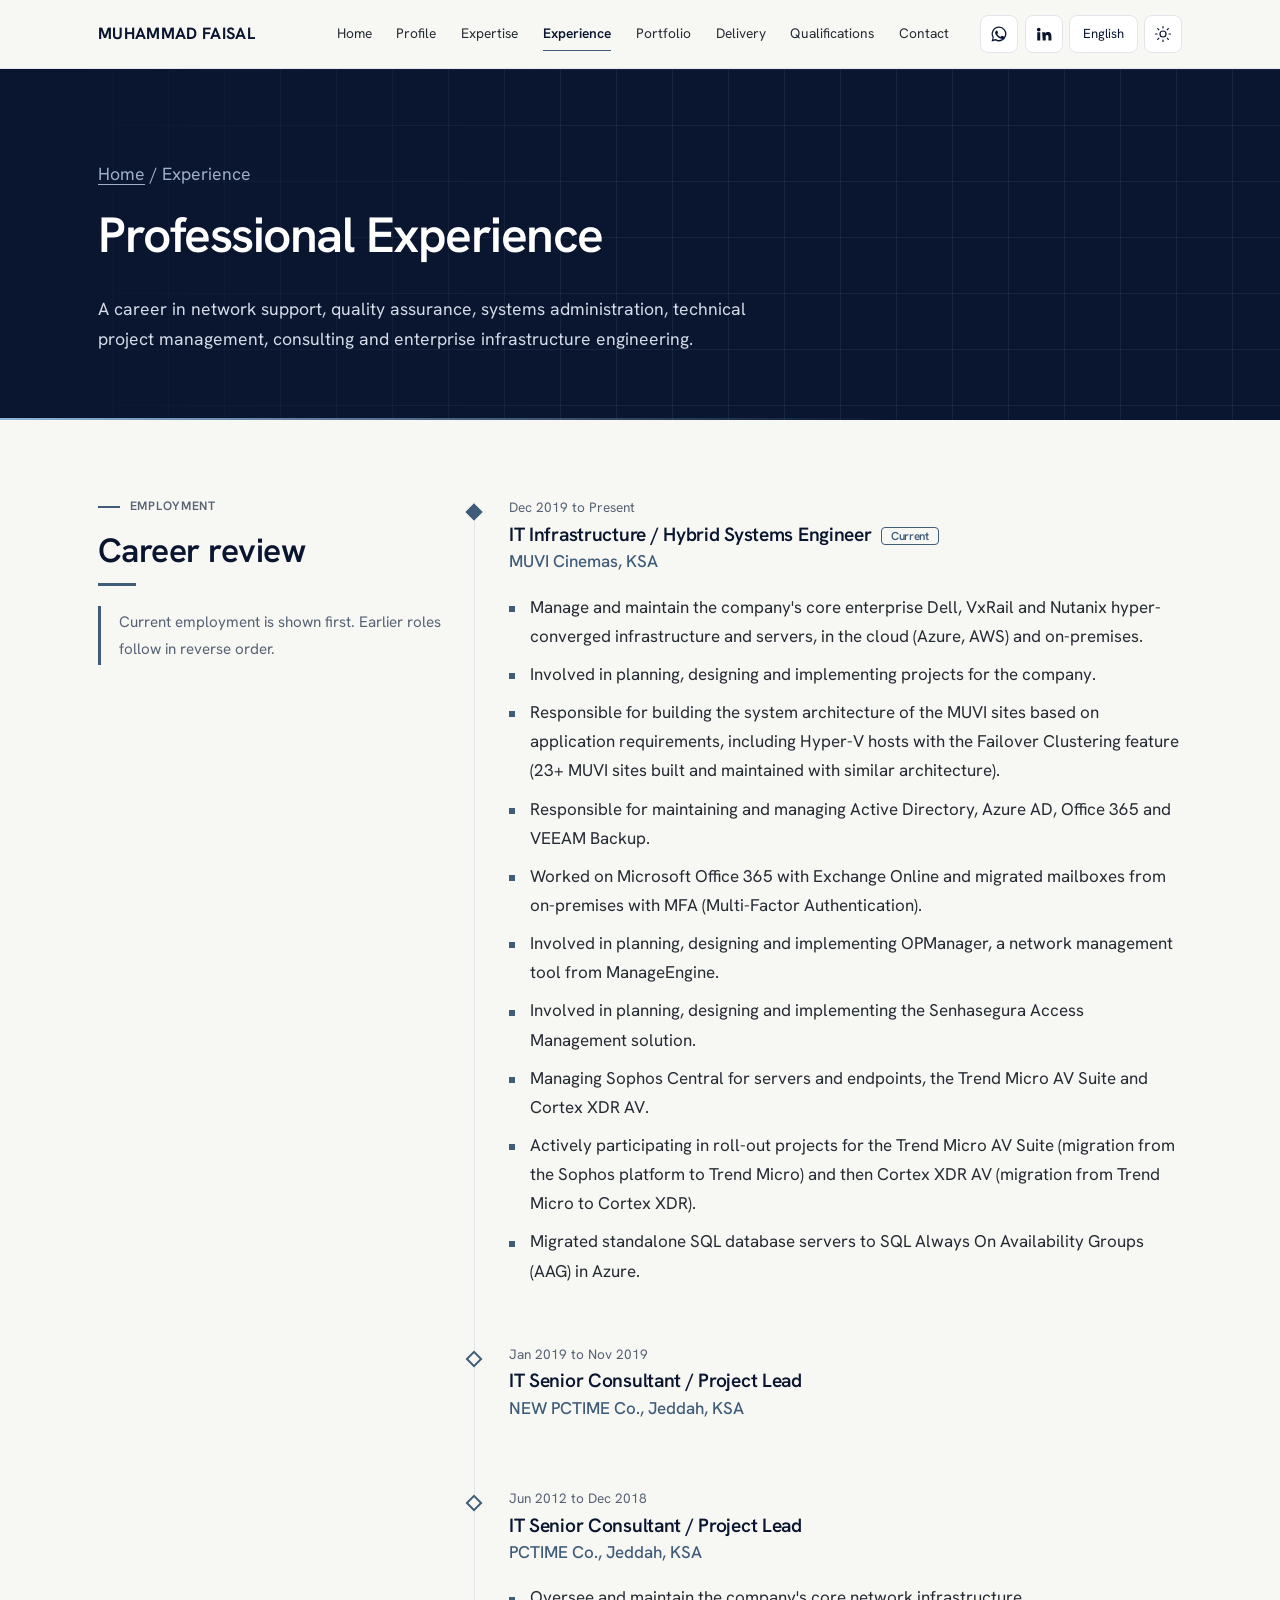
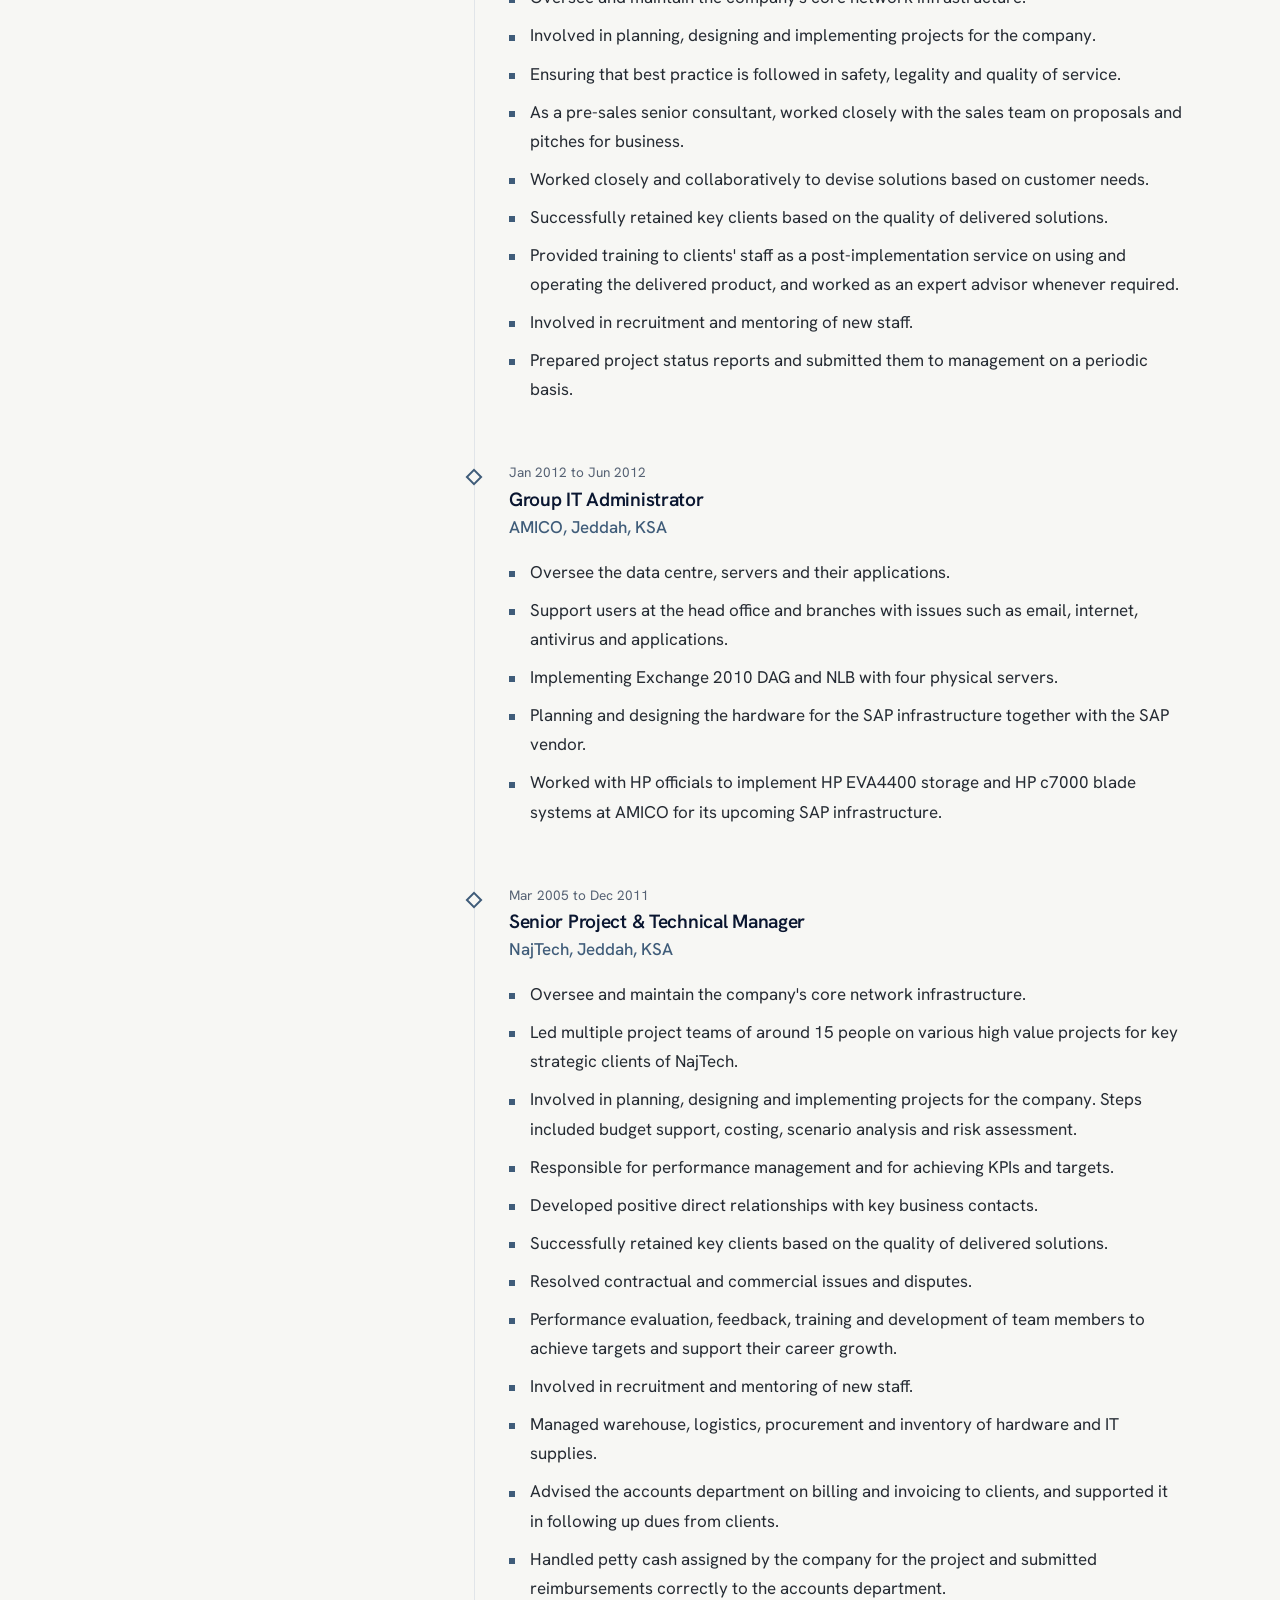
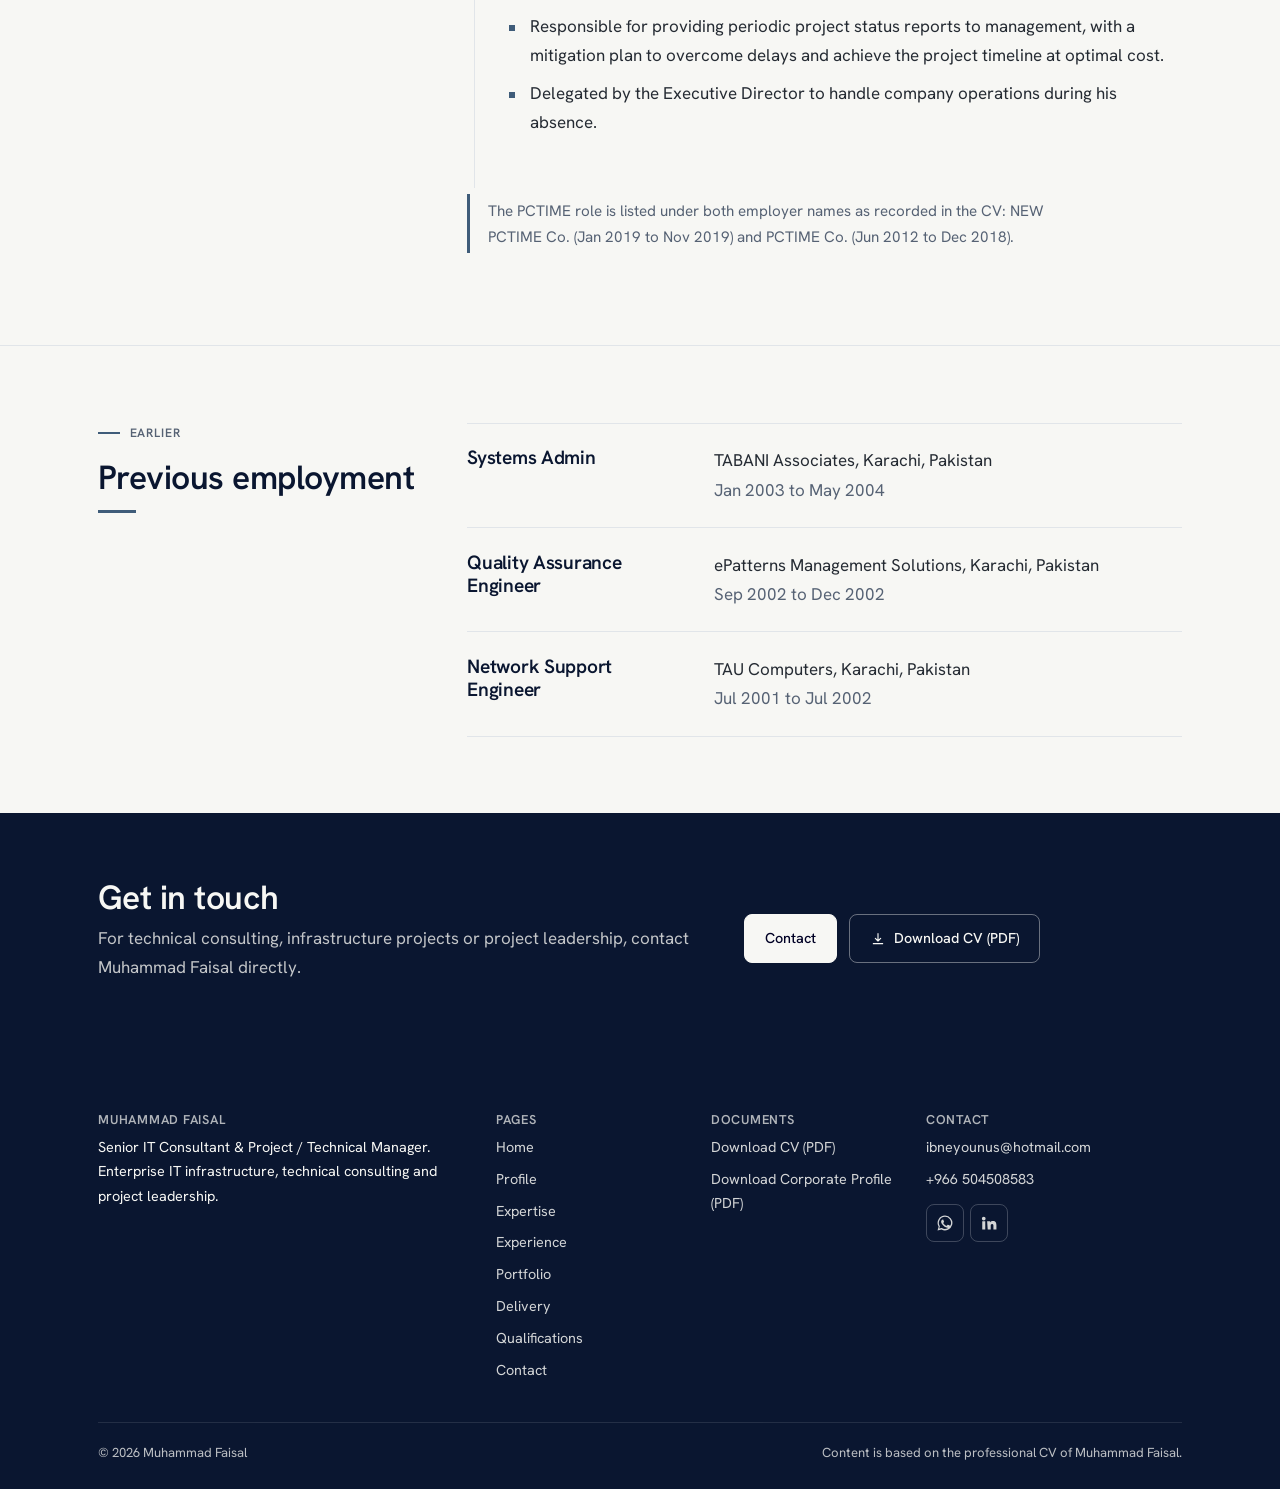
==== commit 5252b9c7: "Add files via upload" ====
--- a/experience.html
+++ b/experience.html
@@ -40,7 +40,7 @@
 <section><div class="wrap grid">
 <div class="side"><p class="label" data-i18n="xp.l">Employment</p><h2 data-i18n="xp.h2">Career review</h2>
 <p class="note" data-i18n="xp.n">Current employment is shown first. Earlier roles follow in reverse order.</p></div>
-<div class="main"><ol class="timeline" style="list-style:none"><li class="tl-item current"><time><span data-i18n="dt.muvi">Dec 2019 to Present</span></time><h3><span data-i18n="role.muvi">IT Infrastructure / Data Center Engineer</span><span class="status" data-i18n="exp.current">Current</span></h3><p class="org">MUVI Cinemas, KSA</p><ul class="dots"><li data-i18n="b.m1">Manage and maintain the company's core enterprise Dell, VxRail and Nutanix hyper-converged infrastructure and servers, in the cloud (Azure Workspace) and on-premises.</li><li data-i18n="b.m2">Involved in planning, designing and implementing projects for the company.</li><li data-i18n="b.m3">Responsible for building the system architecture of the muvi sites based on application requirements, including Hyper-V hosts with the Failover Clustering feature (21+ muvi sites built and maintained with similar architecture).</li><li data-i18n="b.m4">Responsible for maintaining and managing Active Directory.</li><li data-i18n="b.m5">Worked on Microsoft Office 365 with Exchange Online and migrated mailboxes from on-premises with MFA (Multi-Factor Authentication).</li><li data-i18n="b.m6">Involved in planning, designing and implementing OPManager, a network management tool from ManageEngine.</li><li data-i18n="b.m7">Involved in planning, designing and implementing the Senhasegura Access Management solution.</li><li data-i18n="b.m8">Managing Sophos Central for servers and endpoints, the Trend Micro AV Suite and Cortex XDR AV.</li><li data-i18n="b.m9">Actively participating in roll-out projects for the Trend Micro AV Suite (migration from the Sophos platform to Trend Micro) and then Cortex XDR AV (migration from Trend Micro to Cortex XDR).</li><li data-i18n="b.m10">Migrated standalone SQL database servers to SQL Always On Availability Groups (AAG) in Azure.</li></ul></li><li class="tl-item "><time><span data-i18n="dt.npct">Jan 2019 to Nov 2019</span></time><h3><span data-i18n="role.pct">IT Senior Consultant / Project Lead</span></h3><p class="org">NEW PCTIME Co., Jeddah, KSA</p></li><li class="tl-item "><time><span data-i18n="dt.pct">Jun 2012 to Dec 2018</span></time><h3><span data-i18n="role.pct">IT Senior Consultant / Project Lead</span></h3><p class="org">PCTIME Co., Jeddah, KSA</p><ul class="dots"><li data-i18n="b.p1">Oversee and maintain the company's core network infrastructure.</li><li data-i18n="b.m2">Involved in planning, designing and implementing projects for the company.</li><li data-i18n="b.p3">Ensuring that best practice is followed in safety, legality and quality of service.</li><li data-i18n="b.p4">As a pre-sales senior consultant, worked closely with the sales team on proposals and pitches for business.</li><li data-i18n="b.p5">Worked closely and collaboratively to devise solutions based on customer needs.</li><li data-i18n="b.p6">Successfully retained key clients based on the quality of delivered solutions.</li><li data-i18n="b.p7">Provided training to clients' staff as a post-implementation service on using and operating the delivered product, and worked as an expert advisor whenever required.</li><li data-i18n="b.p8">Involved in recruitment and mentoring of new staff.</li><li data-i18n="b.p9">Prepared project status reports and submitted them to management on a periodic basis.</li></ul></li><li class="tl-item "><time><span data-i18n="dt.amico">Jan 2012 to Jun 2012</span></time><h3><span data-i18n="role.amico">Group IT Administrator</span></h3><p class="org">AMICO, Jeddah, KSA</p><ul class="dots"><li data-i18n="b.a1">Oversee the data centre, servers and their applications.</li><li data-i18n="b.a2">Support users at the head office and branches with issues such as email, internet, antivirus and applications.</li><li data-i18n="b.a3">Implementing Exchange 2010 DAG and NLB with four physical servers.</li><li data-i18n="b.a4">Planning and designing the hardware for the SAP infrastructure together with the SAP vendor.</li><li data-i18n="b.a5">Worked with HP officials to implement HP EVA4400 storage and HP c7000 blade systems at AMICO for its upcoming SAP infrastructure.</li></ul></li><li class="tl-item "><time><span data-i18n="dt.naj">Mar 2005 to Dec 2011</span></time><h3><span data-i18n="role.naj">Senior Project &amp; Technical Manager</span></h3><p class="org">NajTech, Jeddah, KSA</p><ul class="dots"><li data-i18n="b.p1">Oversee and maintain the company's core network infrastructure.</li><li data-i18n="b.n2">Led multiple project teams of around 15 people on various high value projects for key strategic clients of NajTech.</li><li data-i18n="b.n3">Involved in planning, designing and implementing projects for the company. Steps included budget support, costing, scenario analysis and risk assessment.</li><li data-i18n="b.n4">Responsible for performance management and for achieving KPIs and targets.</li><li data-i18n="b.n5">Developed positive direct relationships with key business contacts.</li><li data-i18n="b.p6">Successfully retained key clients based on the quality of delivered solutions.</li><li data-i18n="b.n7">Resolved contractual and commercial issues and disputes.</li><li data-i18n="b.n8">Performance evaluation, feedback, training and development of team members to achieve targets and support their career growth.</li><li data-i18n="b.p8">Involved in recruitment and mentoring of new staff.</li><li data-i18n="b.n10">Managed warehouse, logistics, procurement and inventory of hardware and IT supplies.</li><li data-i18n="b.n11">Advised the accounts department on billing and invoicing to clients, and supported it in following up dues from clients.</li><li data-i18n="b.n12">Handled petty cash assigned by the company for the project and submitted reimbursements correctly to the accounts department.</li><li data-i18n="b.n13">Responsible for providing periodic project status reports to management, with a mitigation plan to overcome delays and achieve the project timeline at optimal cost.</li><li data-i18n="b.n14">Delegated by the Executive Director to handle company operations during his absence.</li></ul></li></ol>
+<div class="main"><ol class="timeline" style="list-style:none"><li class="tl-item current"><time><span data-i18n="dt.muvi">Dec 2019 to Present</span></time><h3><span data-i18n="role.muvi">IT Infrastructure / Hybrid Systems Engineer</span><span class="status" data-i18n="exp.current">Current</span></h3><p class="org">MUVI Cinemas, KSA</p><ul class="dots"><li data-i18n="b.m1">Manage and maintain the company's core enterprise Dell, VxRail and Nutanix hyper-converged infrastructure and servers, in the cloud (Azure, AWS) and on-premises.</li><li data-i18n="b.m2">Involved in planning, designing and implementing projects for the company.</li><li data-i18n="b.m3">Responsible for building the system architecture of the MUVI sites based on application requirements, including Hyper-V hosts with the Failover Clustering feature (23+ MUVI sites built and maintained with similar architecture).</li><li data-i18n="b.m4">Responsible for maintaining and managing Active Directory, Azure AD, Office 365 and VEEAM Backup.</li><li data-i18n="b.m5">Worked on Microsoft Office 365 with Exchange Online and migrated mailboxes from on-premises with MFA (Multi-Factor Authentication).</li><li data-i18n="b.m6">Involved in planning, designing and implementing OPManager, a network management tool from ManageEngine.</li><li data-i18n="b.m7">Involved in planning, designing and implementing the Senhasegura Access Management solution.</li><li data-i18n="b.m8">Managing Sophos Central for servers and endpoints, the Trend Micro AV Suite and Cortex XDR AV.</li><li data-i18n="b.m9">Actively participating in roll-out projects for the Trend Micro AV Suite (migration from the Sophos platform to Trend Micro) and then Cortex XDR AV (migration from Trend Micro to Cortex XDR).</li><li data-i18n="b.m10">Migrated standalone SQL database servers to SQL Always On Availability Groups (AAG) in Azure.</li></ul></li><li class="tl-item "><time><span data-i18n="dt.npct">Jan 2019 to Nov 2019</span></time><h3><span data-i18n="role.pct">IT Senior Consultant / Project Lead</span></h3><p class="org">NEW PCTIME Co., Jeddah, KSA</p></li><li class="tl-item "><time><span data-i18n="dt.pct">Jun 2012 to Dec 2018</span></time><h3><span data-i18n="role.pct">IT Senior Consultant / Project Lead</span></h3><p class="org">PCTIME Co., Jeddah, KSA</p><ul class="dots"><li data-i18n="b.p1">Oversee and maintain the company's core network infrastructure.</li><li data-i18n="b.m2">Involved in planning, designing and implementing projects for the company.</li><li data-i18n="b.p3">Ensuring that best practice is followed in safety, legality and quality of service.</li><li data-i18n="b.p4">As a pre-sales senior consultant, worked closely with the sales team on proposals and pitches for business.</li><li data-i18n="b.p5">Worked closely and collaboratively to devise solutions based on customer needs.</li><li data-i18n="b.p6">Successfully retained key clients based on the quality of delivered solutions.</li><li data-i18n="b.p7">Provided training to clients' staff as a post-implementation service on using and operating the delivered product, and worked as an expert advisor whenever required.</li><li data-i18n="b.p8">Involved in recruitment and mentoring of new staff.</li><li data-i18n="b.p9">Prepared project status reports and submitted them to management on a periodic basis.</li></ul></li><li class="tl-item "><time><span data-i18n="dt.amico">Jan 2012 to Jun 2012</span></time><h3><span data-i18n="role.amico">Group IT Administrator</span></h3><p class="org">AMICO, Jeddah, KSA</p><ul class="dots"><li data-i18n="b.a1">Oversee the data centre, servers and their applications.</li><li data-i18n="b.a2">Support users at the head office and branches with issues such as email, internet, antivirus and applications.</li><li data-i18n="b.a3">Implementing Exchange 2010 DAG and NLB with four physical servers.</li><li data-i18n="b.a4">Planning and designing the hardware for the SAP infrastructure together with the SAP vendor.</li><li data-i18n="b.a5">Worked with HP officials to implement HP EVA4400 storage and HP c7000 blade systems at AMICO for its upcoming SAP infrastructure.</li></ul></li><li class="tl-item "><time><span data-i18n="dt.naj">Mar 2005 to Dec 2011</span></time><h3><span data-i18n="role.naj">Senior Project &amp; Technical Manager</span></h3><p class="org">NajTech, Jeddah, KSA</p><ul class="dots"><li data-i18n="b.p1">Oversee and maintain the company's core network infrastructure.</li><li data-i18n="b.n2">Led multiple project teams of around 15 people on various high value projects for key strategic clients of NajTech.</li><li data-i18n="b.n3">Involved in planning, designing and implementing projects for the company. Steps included budget support, costing, scenario analysis and risk assessment.</li><li data-i18n="b.n4">Responsible for performance management and for achieving KPIs and targets.</li><li data-i18n="b.n5">Developed positive direct relationships with key business contacts.</li><li data-i18n="b.p6">Successfully retained key clients based on the quality of delivered solutions.</li><li data-i18n="b.n7">Resolved contractual and commercial issues and disputes.</li><li data-i18n="b.n8">Performance evaluation, feedback, training and development of team members to achieve targets and support their career growth.</li><li data-i18n="b.p8">Involved in recruitment and mentoring of new staff.</li><li data-i18n="b.n10">Managed warehouse, logistics, procurement and inventory of hardware and IT supplies.</li><li data-i18n="b.n11">Advised the accounts department on billing and invoicing to clients, and supported it in following up dues from clients.</li><li data-i18n="b.n12">Handled petty cash assigned by the company for the project and submitted reimbursements correctly to the accounts department.</li><li data-i18n="b.n13">Responsible for providing periodic project status reports to management, with a mitigation plan to overcome delays and achieve the project timeline at optimal cost.</li><li data-i18n="b.n14">Delegated by the Executive Director to handle company operations during his absence.</li></ul></li></ol>
 <p class="note" data-i18n="xp.pct">The PCTIME role is listed under both employer names as recorded in the CV: NEW PCTIME Co. (Jan 2019 to Nov 2019) and PCTIME Co. (Jun 2012 to Dec 2018).</p>
 </div></div></section>
 <section class="rule"><div class="wrap grid">
--- a/css/style.css
+++ b/css/style.css
@@ -5,15 +5,15 @@
 :root{
   --bg:#F7F7F4; --surface:#FFFFFF; --ink:#101B2D; --text:#252B33; --muted:#566274;
   --accent:#3F5C79; --accent-soft:#E7EDF3; --line:#E1E5E9; --inverse-bg:#101B2D; --inverse-text:#F7F7F4;
-  --focus:#2F5D8C;
+  --focus:#2F5D8C; --accent-text:#3F5C79; --cta-bg:#101B2D;
   --font:"Hanken Grotesk","Segoe UI",system-ui,-apple-system,"Helvetica Neue",Arial,sans-serif;
   --maxw:1180px; --gut:clamp(1.25rem,4vw,3rem);
   --t:.35s ease;
 }
 :root[data-theme="dark"]{
-  --bg:#0B1326; --surface:#131B2E; --ink:#E6ECF8; --text:#C9D3E3; --muted:#9AA9BD;
-  --accent:#8FB4DA; --accent-soft:#1B2740; --line:#26324A; --inverse-bg:#060E20; --inverse-text:#E6ECF8;
-  --focus:#8FB4DA;
+  --bg:#000025; --surface:#07073A; --ink:#F7F1E3; --text:#E6E0D0; --muted:#AEB3C8;
+  --accent:#006d57; --accent-text:#4FCBAA; --accent-soft:#0A1F3A; --line:#1B2350;
+  --inverse-bg:#00001A; --inverse-text:#F7F1E3; --cta-bg:#006d57; --focus:#4FCBAA;
 }
 /* Language specific type stacks */
 :root[lang="ar"],:root[lang="fa"]{--font:"Noto Naskh Arabic","Segoe UI",Tahoma,"Geeza Pro",Arial,sans-serif}
@@ -29,7 +29,7 @@
 body{margin:0;background:var(--bg);color:var(--text);font-family:var(--font);font-size:clamp(15px,.35vw + 14px,17px);line-height:1.72;
   transition:background-color var(--t),color var(--t);-webkit-font-smoothing:antialiased}
 img,svg{max-width:100%;display:block}
-a{color:var(--accent);text-underline-offset:4px;text-decoration-thickness:1px;transition:color .2s}
+a{color:var(--accent-text);text-underline-offset:4px;text-decoration-thickness:1px;transition:color .2s}
 a:hover{color:var(--ink)}
 h1,h2,h3,h4{color:var(--ink);font-weight:600;line-height:1.2;margin:0 0 .6em;letter-spacing:-.015em;transition:color var(--t)}
 h1{font-size:clamp(2rem,1.2rem + 3vw,3.1rem);letter-spacing:-.03em}
@@ -102,16 +102,16 @@
 .hero-copy{grid-column:1/span 7}
 .hero-aside{grid-column:9/span 4}
 @media (max-width:980px){.hero-copy,.hero-aside{grid-column:1/-1}}
-.role{font-size:clamp(1.1rem,.9rem + .8vw,1.5rem);color:var(--accent);font-weight:500;margin-bottom:1.2rem}
+.role{font-size:clamp(1.1rem,.9rem + .8vw,1.5rem);color:var(--accent-text);font-weight:500;margin-bottom:1.2rem}
 .btns{display:flex;flex-wrap:wrap;gap:.7rem;margin-top:1.8rem}
 .btn{display:inline-flex;align-items:center;gap:.5rem;padding:.7rem 1.25rem;border-radius:4px;font-size:.9rem;font-weight:500;text-decoration:none;border:1px solid var(--ink);
   background:var(--ink);color:var(--bg);transition:background-color .25s,color .25s,border-color .25s,transform .25s;cursor:pointer;font-family:inherit}
 .btn:hover{background:var(--accent);border-color:var(--accent);color:#fff;transform:translateY(-2px)}
 .btn.alt{background:var(--surface);color:var(--ink);border-color:var(--line)}
-.btn.alt:hover{border-color:var(--accent);color:var(--accent);background:var(--surface)}
+.btn.alt:hover{border-color:var(--accent-text);color:var(--accent-text);background:var(--surface)}
 .btn svg{width:16px;height:16px;fill:none;stroke:currentColor;stroke-width:1.7;stroke-linecap:round;stroke-linejoin:round}
-:root[data-theme="dark"] .btn{background:var(--accent);border-color:var(--accent);color:#0B1326}
-:root[data-theme="dark"] .btn:hover{background:var(--ink);border-color:var(--ink);color:#0B1326}
+:root[data-theme="dark"] .btn{background:var(--accent);border-color:var(--accent);color:#F7F1E3}
+:root[data-theme="dark"] .btn:hover{background:#00876b;border-color:#00876b;color:#fff}
 :root[data-theme="dark"] .btn.alt{background:var(--surface);color:var(--ink);border-color:var(--line)}
 
 .ledger{border-top:2px solid var(--ink);margin:0}
@@ -139,7 +139,7 @@
 .dots li::before{content:"";position:absolute;inset-inline-start:0;top:.78em;width:6px;height:6px;background:var(--accent);border-radius:50%}
 .tags{display:flex;flex-wrap:wrap;gap:.45rem;margin-top:.9rem}
 .tags li{font-size:.78rem;padding:.2rem .65rem;border:1px solid var(--line);border-radius:3px;color:var(--muted);background:var(--surface);transition:border-color .2s,color .2s}
-.tags li:hover{border-color:var(--accent);color:var(--accent)}
+.tags li:hover{border-color:var(--accent-text);color:var(--accent-text)}
 .note{border-inline-start:3px solid var(--accent);padding:.2rem 0 .2rem 1.1rem;color:var(--muted);font-size:.95rem;max-width:70ch}
 
 /* Timeline */
@@ -150,15 +150,15 @@
 .tl-item.current::before{background:var(--accent)}
 .tl-item time{display:block;font-size:.85rem;color:var(--muted);margin-bottom:.2rem}
 .tl-item h3{margin-bottom:.1rem}
-.tl-item .org{color:var(--accent);font-weight:500;margin-bottom:1rem}
-.status{display:inline-block;font-size:.72rem;border:1px solid var(--accent);color:var(--accent);padding:.05rem .55rem;border-radius:3px;margin-inline-start:.6rem;vertical-align:middle}
+.tl-item .org{color:var(--accent-text);font-weight:500;margin-bottom:1rem}
+.status{display:inline-block;font-size:.72rem;border:1px solid var(--accent-text);color:var(--accent-text);padding:.05rem .55rem;border-radius:3px;margin-inline-start:.6rem;vertical-align:middle}
 
 /* Expandable details */
 details{border-top:1px solid var(--line);padding:1rem 0}
 details:last-of-type{border-bottom:1px solid var(--line)}
 summary{cursor:pointer;font-weight:600;color:var(--ink);list-style:none;display:flex;justify-content:space-between;gap:1rem;align-items:center}
 summary::-webkit-details-marker{display:none}
-summary::after{content:"+";font-size:1.4rem;color:var(--accent);line-height:1}
+summary::after{content:"+";font-size:1.4rem;color:var(--accent-text);line-height:1}
 details[open] summary::after{content:"\2212"}
 details>div{padding-top:.9rem}
 
@@ -169,10 +169,10 @@
 .teasers h3{transition:color .25s}
 .teasers a:hover h3{color:var(--accent)}
 .teasers p{font-size:.92rem;color:var(--muted);margin:0}
-.cta{background:var(--inverse-bg);color:var(--inverse-text);padding-block:clamp(2.5rem,5vw,4rem)}
+.cta{background:var(--cta-bg);color:var(--inverse-text);padding-block:clamp(2.5rem,5vw,4rem)}
 .cta h2{color:var(--inverse-text);margin-bottom:.4rem}
 .cta p{color:color-mix(in srgb,var(--inverse-text) 78%,transparent)}
-.cta .btn,:root[data-theme="dark"] .cta .btn{background:var(--inverse-text);color:#101B2D;border-color:var(--inverse-text)}
+.cta .btn,:root[data-theme="dark"] .cta .btn{background:var(--inverse-text);color:#000025;border-color:var(--inverse-text)}
 .cta .btn:hover,:root[data-theme="dark"] .cta .btn:hover{background:#fff;color:#101B2D;border-color:#fff}
 .cta .btn.alt,:root[data-theme="dark"] .cta .btn.alt{background:transparent;color:var(--inverse-text);border-color:color-mix(in srgb,var(--inverse-text) 40%,transparent)}
 .cta .btn.alt:hover,:root[data-theme="dark"] .cta .btn.alt:hover{border-color:#fff;color:#fff;background:transparent}
@@ -237,3 +237,132 @@
 .rack i:nth-child(3n){height:24px}
 .rack i::after{width:6px;height:4px;top:4px;inset-inline-end:10px}
 .rack i::before{content:"";position:absolute;inset-inline-start:10px;top:5px;width:34px;height:2px;background:var(--line)}
+
+/* Dark mode: corporate navy and green details */
+:root[data-theme="dark"] .ledger{border-top-color:var(--accent)}
+:root[data-theme="dark"] .page-head{border-bottom-color:var(--accent)}
+:root[data-theme="dark"] .site-footer{border-top:3px solid var(--accent)}
+:root[data-theme="dark"] .tl-item::before{background:var(--bg);border-color:var(--accent-text)}
+:root[data-theme="dark"] .tl-item.current::before{background:var(--accent-text)}
+:root[data-theme="dark"] .dots li::before{background:var(--accent-text)}
+:root[data-theme="dark"] .teasers a:hover{background:var(--surface);box-shadow:inset 3px 0 0 var(--accent)}
+:root[data-theme="dark"] .cta p{color:#EDE7D6}
+:root[data-theme="dark"] th{border-bottom-color:var(--accent)}
+/* Header and rack refinements */
+.brand b{white-space:nowrap}
+@media (max-width:1500px){.brand span{display:none}}
+.rack{gap:3px;margin-top:2rem}
+.rack i{height:10px}.rack i:nth-child(3n){height:16px}
+.rack i::after{top:2px}.rack i::before{top:3px}
+
+/* =====================================================================
+   PREMIUM CORPORATE LAYER: sharp geometry, navy hero band, purposeful motion
+   ===================================================================== */
+:root{--hero-bg:#0A1630;--hero-accent:#8FB4DA;--hero-grid:rgba(143,180,218,.09);--btn-fill:#3F5C79;--btn-base:var(--ink);
+  --ink:#0A1630;--inverse-bg:#0A1630;--cta-bg:#0A1630}
+:root[data-theme="dark"]{--hero-bg:#00001A;--hero-accent:#4FCBAA;--hero-grid:rgba(79,203,170,.075);--btn-fill:#00876b;--btn-base:var(--accent);--ink:#F7F1E3;--cta-bg:#006d57}
+
+/* sharp geometry */
+.btn,.ibtn,.lang select,.field input,.field textarea,.skip{border-radius:8px}
+.status{border-radius:4px}
+.tags li{border-radius:4px}
+.tl-item::before{border-radius:0;transform:rotate(45deg);width:12px;height:12px;top:.62rem;inset-inline-start:1px}
+.dots li::before{border-radius:0;width:6px;height:6px}
+
+/* navy hero band with blueprint grid (both modes) */
+.hero,.page-head{--ink:#F7F7F4;--text:#D5DCE8;--muted:#9FB0C6;--accent-text:var(--hero-accent);--line:rgba(255,255,255,.17);--surface:rgba(255,255,255,.05);--bg:#0A1630;--btn-base:#F7F7F4;--btn-fill:var(--hero-accent);
+  position:relative;background-color:var(--hero-bg);color:var(--text);isolation:isolate;overflow:hidden;border-bottom:0}
+:root[data-theme="dark"] .hero,:root[data-theme="dark"] .page-head{--ink:#F7F1E3;--bg:#00001A}
+.hero::before,.page-head::before{content:"";position:absolute;inset:0;z-index:-1;
+  background-image:linear-gradient(var(--hero-grid) 1px,transparent 1px),linear-gradient(90deg,var(--hero-grid) 1px,transparent 1px);
+  background-size:56px 56px;-webkit-mask-image:linear-gradient(90deg,transparent,#000 45%,#000);mask-image:linear-gradient(90deg,transparent,#000 45%,#000)}
+:root[dir="rtl"] .hero::before,:root[dir="rtl"] .page-head::before{-webkit-mask-image:linear-gradient(270deg,transparent,#000 45%,#000);mask-image:linear-gradient(270deg,transparent,#000 45%,#000)}
+.hero::after,.page-head::after{content:"";position:absolute;inset-inline:0;bottom:0;height:2px;background:linear-gradient(90deg,var(--hero-accent),transparent 70%);transform-origin:left;animation:draw 1.4s .3s cubic-bezier(.2,.7,.2,1) both}
+:root[dir="rtl"] .hero::after,:root[dir="rtl"] .page-head::after{transform-origin:right;background:linear-gradient(270deg,var(--hero-accent),transparent 70%)}
+@keyframes draw{from{transform:scaleX(0)}to{transform:scaleX(1)}}
+.hero h1,.page-head h1{color:#fff;text-shadow:none}
+:root[data-theme="dark"] .hero h1,:root[data-theme="dark"] .page-head h1{color:#F7F1E3}
+.hero .btn.alt,.page-head .btn.alt{background:rgba(255,255,255,.05);color:#fff;border-color:rgba(255,255,255,.3)}
+.crumb a:hover{color:#fff}
+
+/* section headings: precise accent bar */
+.side h2::after{content:"";display:block;width:38px;height:3px;background:var(--accent-text);margin-top:.8rem;transform-origin:left;transition:width .6s ease}
+.grid:hover .side h2::after{width:72px}
+.label{display:flex;align-items:center;gap:.6rem}
+.label::before{content:"";width:22px;height:2px;background:var(--accent-text);flex:none}
+
+/* buttons: sliding fill */
+.btn{position:relative;overflow:hidden;isolation:isolate}
+.btn::before{content:"";position:absolute;inset:0;background:var(--btn-fill);transform:scaleX(0);transform-origin:left;transition:transform .42s cubic-bezier(.2,.7,.2,1);z-index:-1}
+:root[dir="rtl"] .btn::before{transform-origin:right}
+.btn:hover::before,.btn:focus-visible::before{transform:scaleX(1)}
+:root[data-theme] .btn:hover{background:var(--btn-base);border-color:var(--btn-fill);color:#fff;transform:translateY(-2px);box-shadow:0 10px 22px -12px rgba(10,22,48,.55)}
+:root[data-theme] .btn.alt:hover{background:var(--surface);border-color:var(--btn-fill);color:#fff}
+.hero .btn:hover,.page-head .btn:hover,:root[data-theme] .hero .btn:hover,:root[data-theme] .hero .btn.alt:hover{color:#0A1630}
+:root[data-theme="dark"] .hero .btn:hover{color:#000025}
+.cta .btn::before{display:none}
+:root[data-theme] .cta .btn:hover{background:#fff;color:#0A1630;border-color:#fff}
+:root[data-theme] .cta .btn.alt:hover{background:transparent;color:#fff;border-color:#fff}
+
+/* rows: left bar + tint on hover */
+.rows>li,.rows>div{position:relative;transition:background-color .3s}
+.rows>li::before,.rows>div::before{content:"";position:absolute;inset-block:0;inset-inline-start:-1rem;width:3px;background:var(--accent-text);transform:scaleY(0);transform-origin:top;transition:transform .35s ease}
+.rows>li:hover,.rows>div:hover{background:linear-gradient(90deg,color-mix(in srgb,var(--accent-text) 7%,transparent),transparent 75%)}
+.rows>li:hover::before,.rows>div:hover::before{transform:scaleY(1)}
+.rows .k h3{transition:transform .35s ease,color .3s}
+.rows>li:hover .k h3{transform:translateX(6px);color:var(--accent-text)}
+:root[dir="rtl"] .rows>li:hover .k h3{transform:translateX(-6px)}
+@media (max-width:860px){.rows>li::before,.rows>div::before{inset-inline-start:-.6rem}}
+/* home expertise index links */
+.main>ul>li>a h3{transition:color .25s,transform .3s}
+.main>ul>li>a:hover h3{color:var(--accent-text);transform:translateX(6px)}
+:root[dir="rtl"] .main>ul>li>a:hover h3{transform:translateX(-6px)}
+
+/* teasers */
+.teasers a{position:relative;overflow:hidden}
+.teasers a::after{content:"";position:absolute;inset-inline:0;top:0;height:3px;background:var(--accent-text);transform:scaleX(0);transform-origin:left;transition:transform .4s ease}
+.teasers a:hover::after{transform:scaleX(1)}
+.teasers a:hover{transform:translateY(-3px);box-shadow:0 18px 30px -22px rgba(10,22,48,.5)}
+.teasers a{transition:background-color .3s,transform .35s,box-shadow .35s}
+.tags li{transition:border-color .2s,color .2s,transform .2s,background-color .2s}
+.tags li:hover{transform:translateY(-2px);background:color-mix(in srgb,var(--accent-text) 10%,var(--surface))}
+.brand b{transition:letter-spacing .35s}.brand:hover b{letter-spacing:.06em}
+table tbody tr{transition:background-color .25s}
+details summary{transition:color .25s}details summary:hover{color:var(--accent-text)}
+
+/* data centre rack: status LEDs breathe */
+.rack i::after{animation:led 3.2s ease-in-out infinite}
+.rack i:nth-child(2n)::after{animation-delay:.7s}.rack i:nth-child(3n)::after{animation-delay:1.4s}.rack i:nth-child(5n)::after{animation-delay:2.1s;animation-duration:2.2s}
+@keyframes led{0%,100%{opacity:.25}45%{opacity:1;box-shadow:0 0 6px var(--hero-accent)}}
+.rack i{transition:border-color .3s}.rack:hover i{border-color:var(--hero-accent)}
+
+/* current role: pulsing marker */
+.tl-item.current::before{animation:ping 2.6s ease-out infinite}
+@keyframes ping{0%{box-shadow:0 0 0 0 color-mix(in srgb,var(--accent-text) 55%,transparent)}80%,100%{box-shadow:0 0 0 12px transparent}}
+
+/* staggered hero entrance */
+.hero-copy{animation:none}
+.hero-copy>*,.page-head .wrap>*{animation:rise .8s cubic-bezier(.2,.7,.2,1) both}
+.hero-copy>:nth-child(2),.page-head .wrap>:nth-child(2){animation-delay:.12s}
+.hero-copy>:nth-child(3),.page-head .wrap>:nth-child(3){animation-delay:.24s}
+.hero-copy>:nth-child(4){animation-delay:.36s}.hero-copy>:nth-child(5){animation-delay:.48s}.hero-copy>:nth-child(6){animation-delay:.6s}
+.hero-aside{animation-delay:.3s}
+
+/* header: compacts and gains a shadow on scroll; reading progress bar */
+.bar{transition:min-height .3s}
+.site-header.scrolled .bar{min-height:58px}
+.site-header{transition:box-shadow .3s,background-color var(--t),border-color var(--t)}
+.site-header.scrolled{box-shadow:0 10px 30px -18px rgba(10,22,48,.45)}
+.progress{position:fixed;top:0;inset-inline:0;height:3px;background:linear-gradient(90deg,var(--accent-text),var(--hero-accent));transform:scaleX(0);transform-origin:0 50%;z-index:300;pointer-events:none}
+:root[dir="rtl"] .progress{transform-origin:100% 50%}
+
+/* scroll reveal (only when JavaScript is running) */
+.js .reveal{opacity:0;transform:translateY(24px);transition:opacity .85s cubic-bezier(.2,.7,.2,1),transform .85s cubic-bezier(.2,.7,.2,1);transition-delay:var(--d,0ms)}
+.js .reveal.in{opacity:1;transform:none}
+@media (prefers-reduced-motion:reduce){.js .reveal{opacity:1;transform:none}.progress{display:none}}
+@media print{.js .reveal{opacity:1!important;transform:none!important}.hero,.page-head{background:#fff;--ink:#000;--text:#000;--muted:#333}.hero h1,.page-head h1{color:#000}}
+.route.active{animation:fade .5s ease both}
+@keyframes fade{from{opacity:0}to{opacity:1}}
+/* Narrow phones: keep the header inside the screen */
+@media (max-width:520px){.bar{gap:.5rem}.brand b{font-size:.88rem;letter-spacing:.01em}.tools{gap:.3rem}.lang select{padding:0 .45rem;font-size:.78rem}.ibtn{width:36px;height:36px}}
+@media (max-width:360px){.brand b{font-size:.78rem}.lang select{width:62px;padding:0 .25rem;font-size:.72rem}.ibtn{width:34px;height:34px}.bar{gap:.35rem}}
